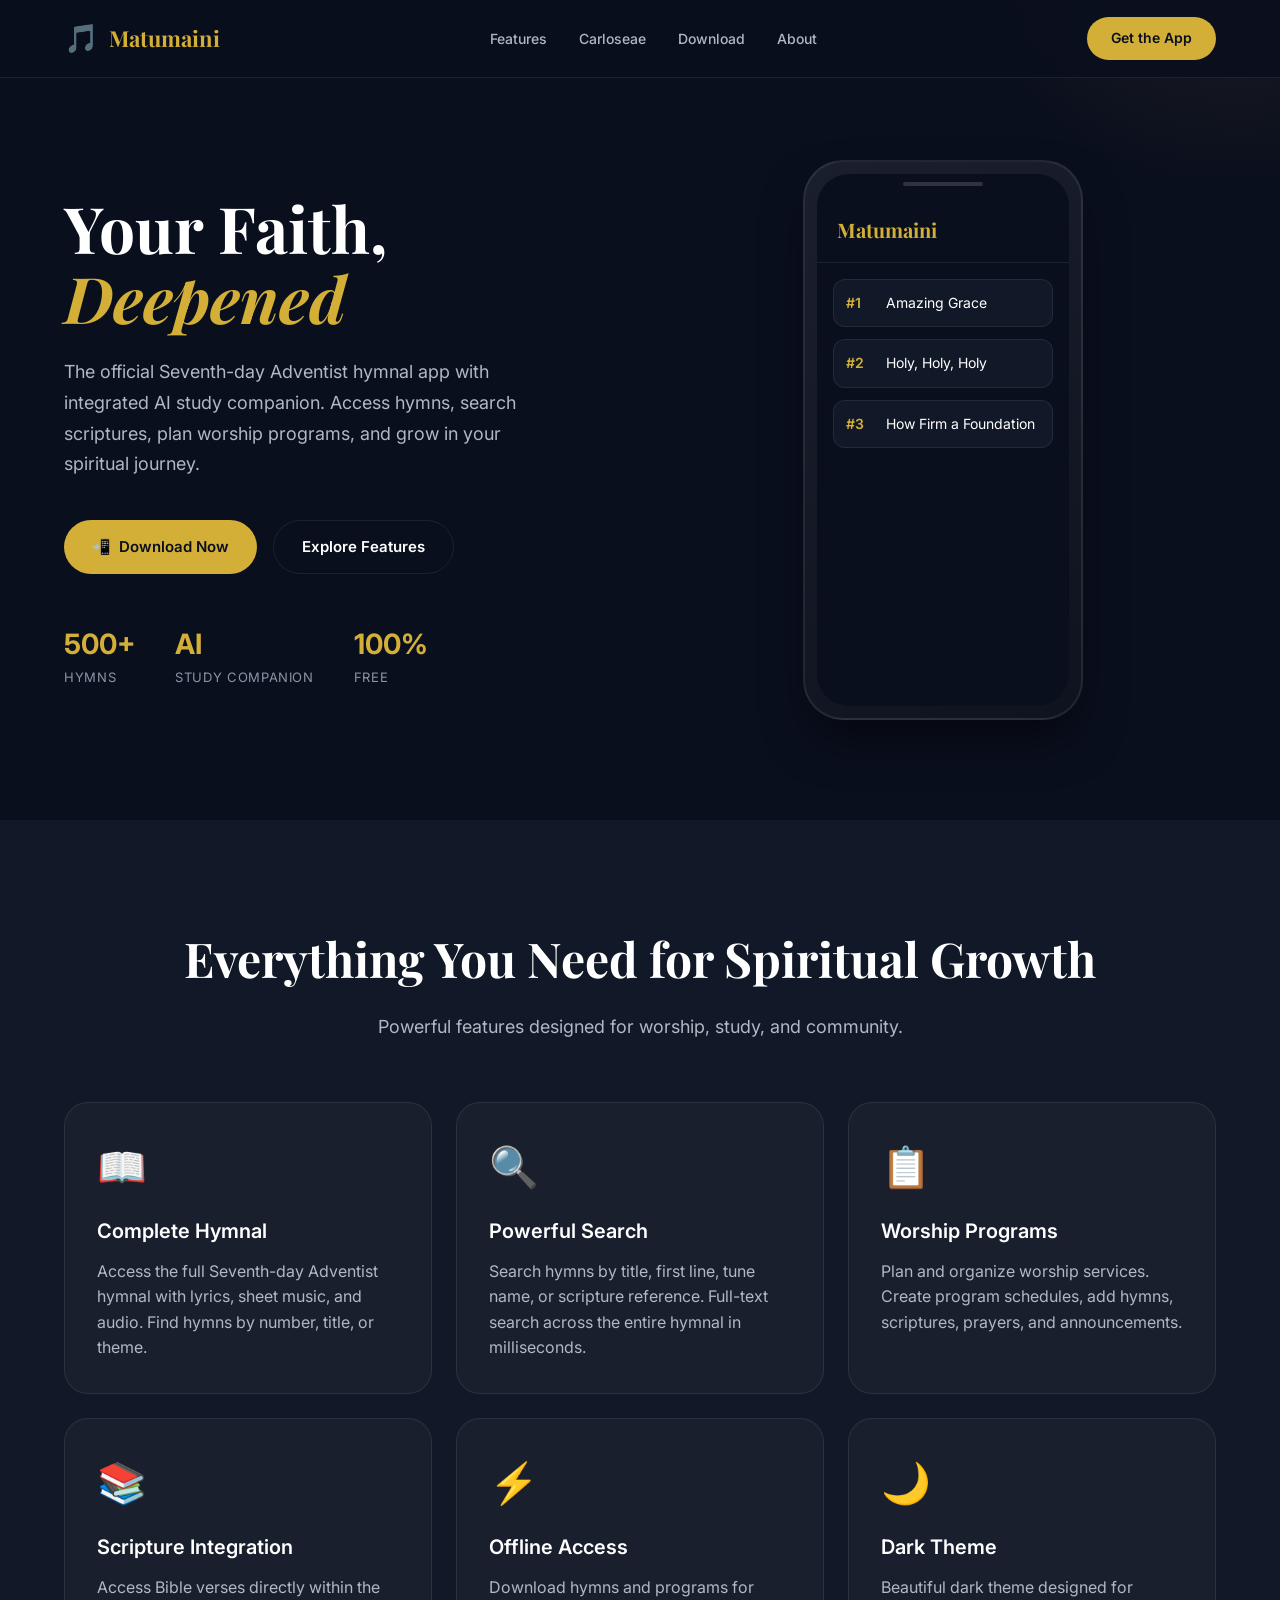
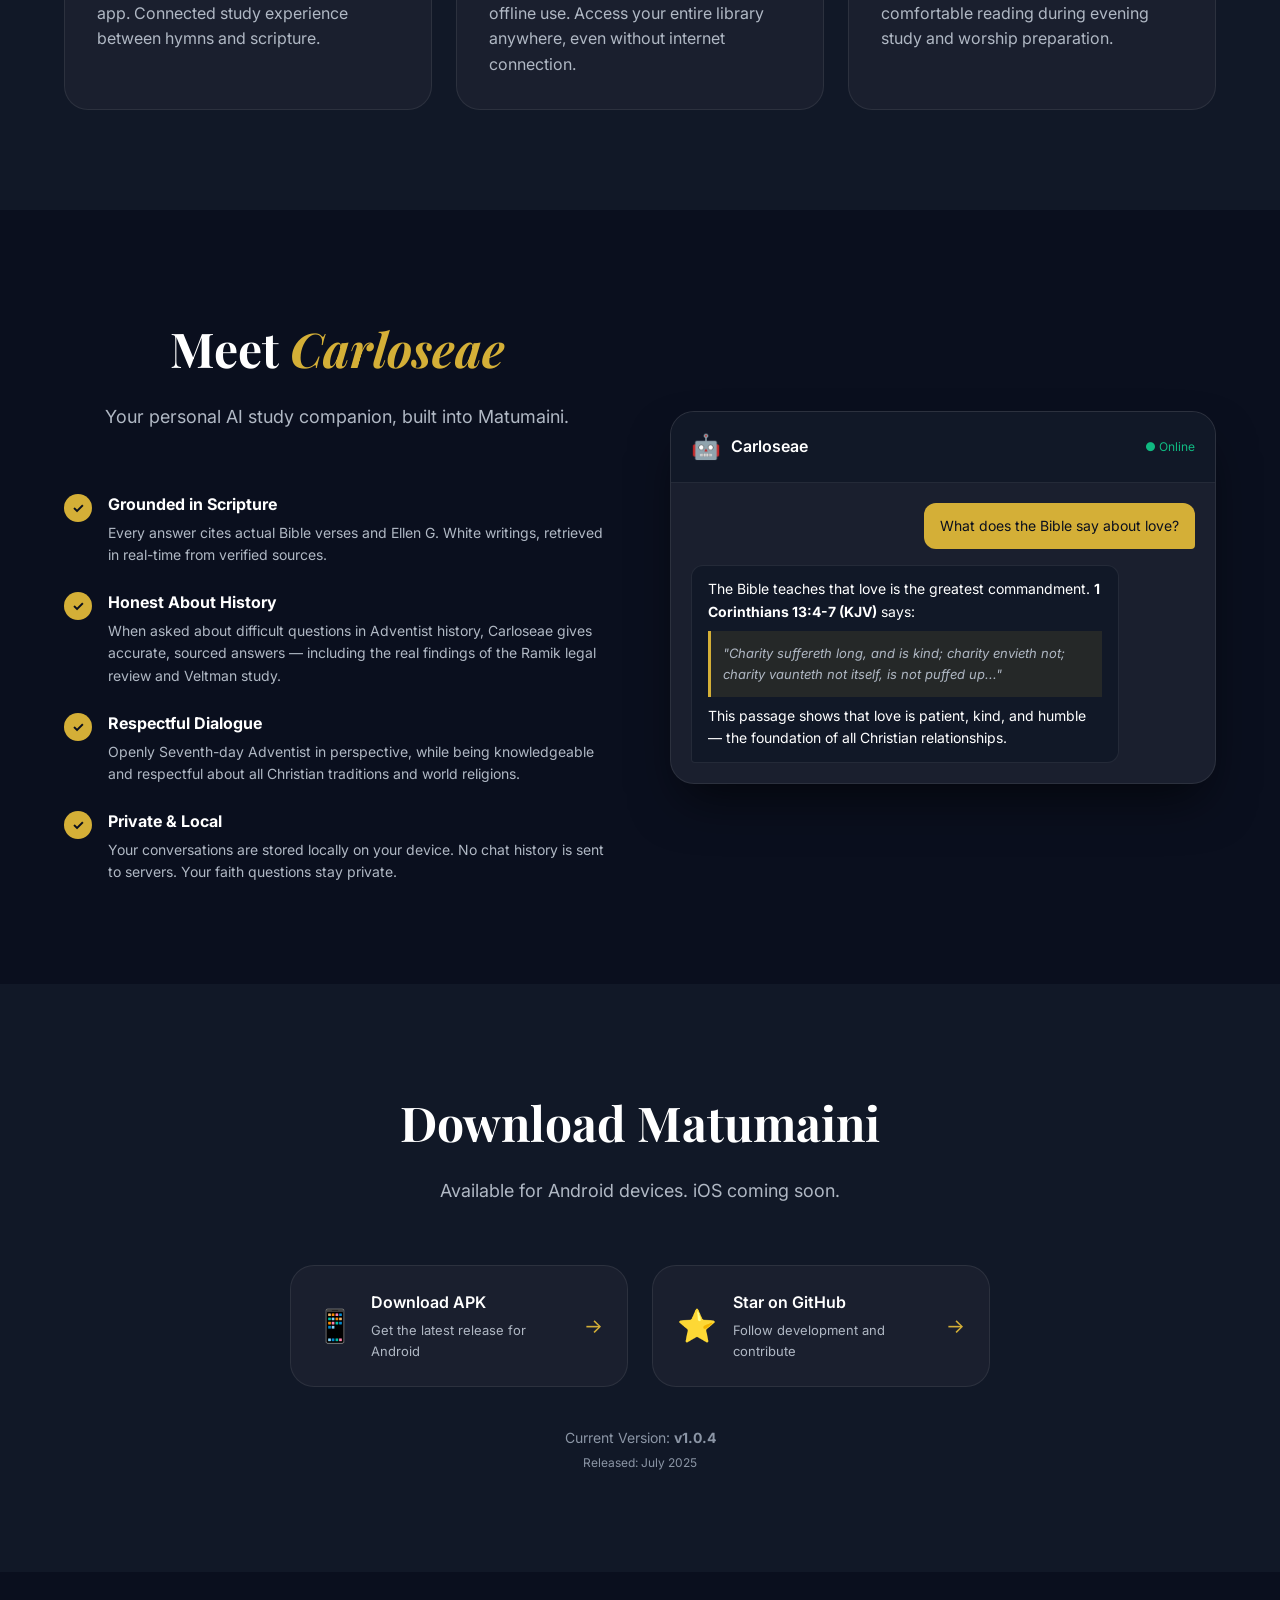
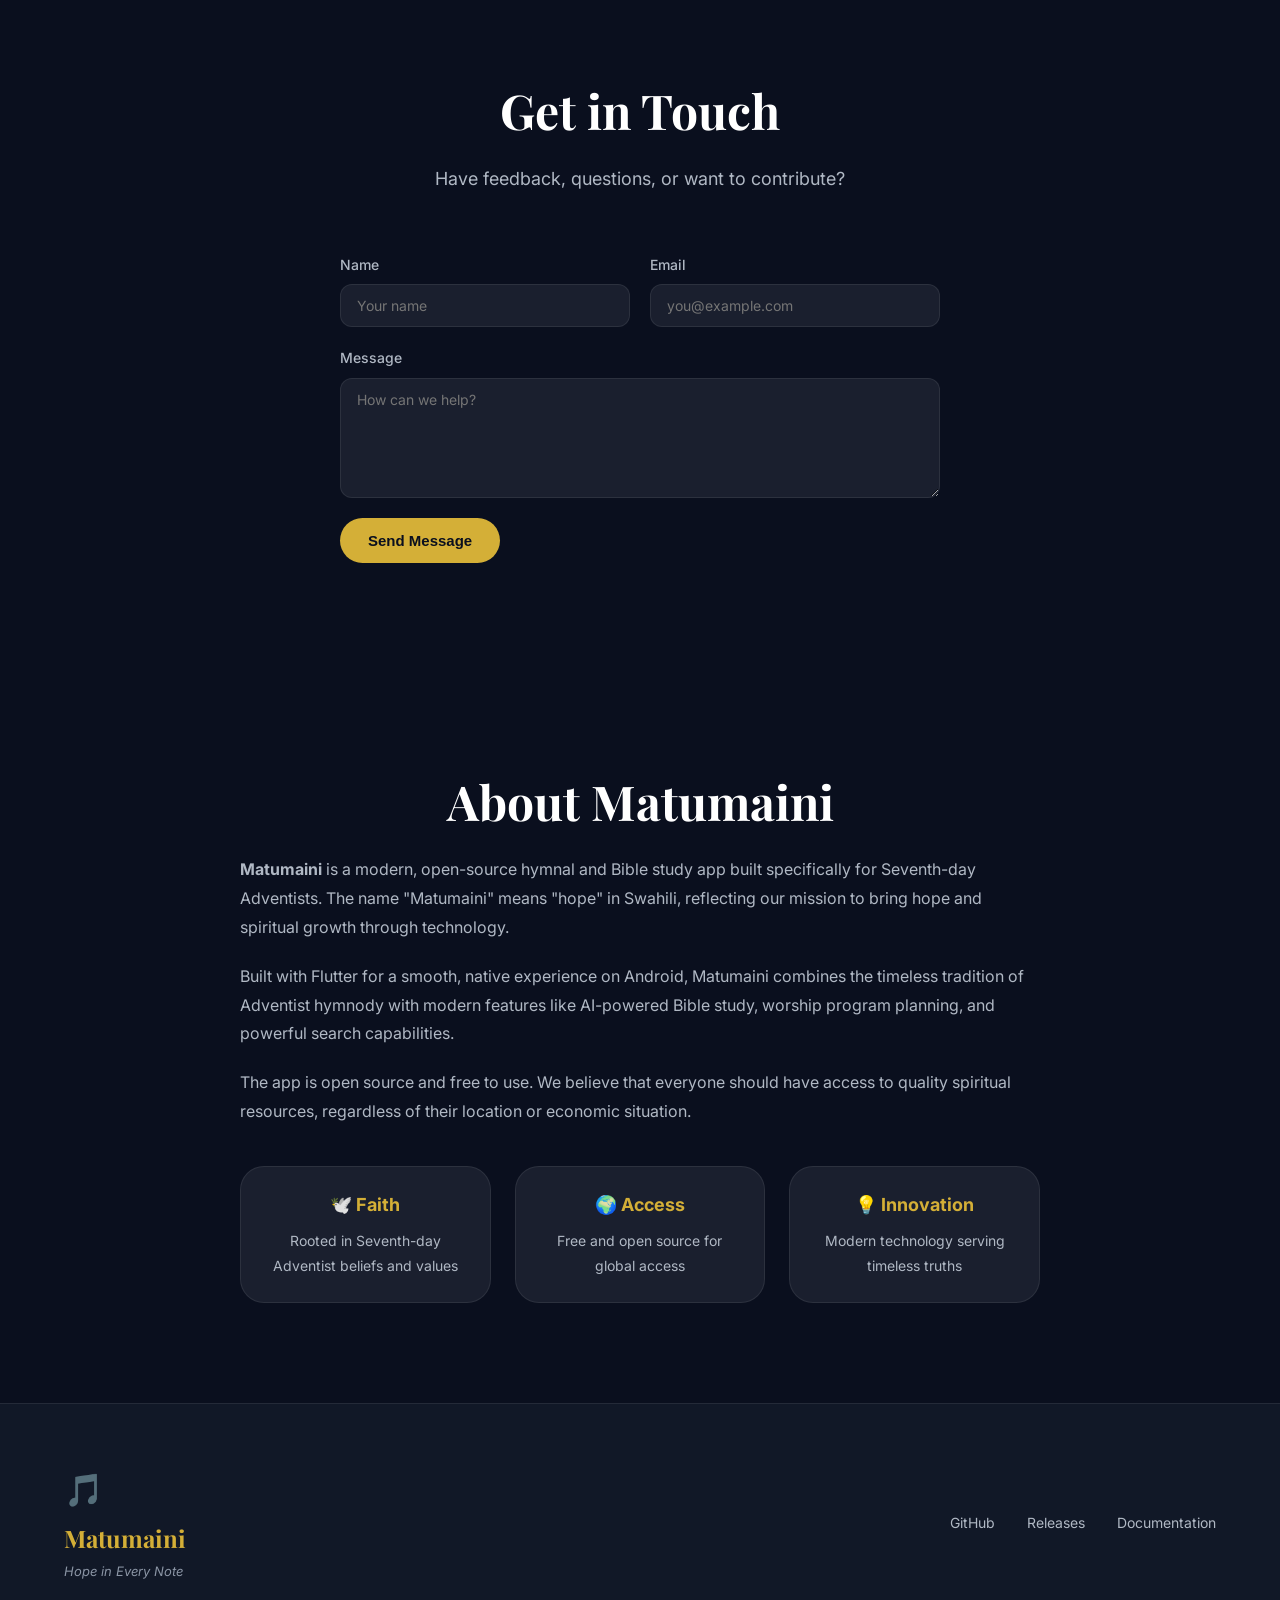
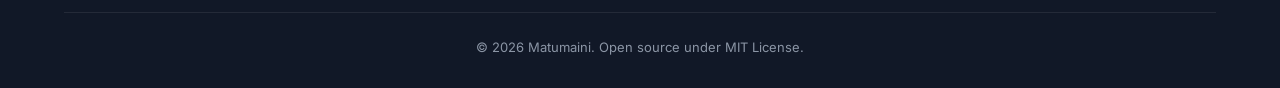
==== docs/index.html @ 6c629d48 "docs: add JavaScript-powered marketing website for Matumaini" ====
<!DOCTYPE html>
<html lang="en">
<head>
    <meta charset="UTF-8">
    <meta name="viewport" content="width=device-width, initial-scale=1.0">
    <title>Matumaini - SDA Hymnal & Study Companion</title>
    <meta name="description" content="Matumaini is the official Seventh-day Adventist hymnal app with integrated AI study companion Carloseae. Access hymns, search scriptures, plan worship programs, and deepen your Bible study.">
    <link rel="stylesheet" href="assets/styles.css">
    <link rel="preconnect" href="https://fonts.googleapis.com">
    <link rel="preconnect" href="https://fonts.gstatic.com" crossorigin>
    <link href="https://fonts.googleapis.com/css2?family=Inter:wght@300;400;500;600;700&family=Playfair+Display:wght@500;600;700&display=swap" rel="stylesheet">
</head>
<body>
    <nav class="navbar">
        <div class="nav-container">
            <div class="nav-brand">
                <span class="brand-icon">🎵</span>
                <span class="brand-text">Matumaini</span>
            </div>
            <ul class="nav-links">
                <li><a href="#features">Features</a></li>
                <li><a href="#carloseae">Carloseae</a></li>
                <li><a href="#download">Download</a></li>
                <li><a href="#about">About</a></li>
            </ul>
            <button class="mobile-menu-toggle" aria-label="Toggle menu" aria-expanded="false">
        <span class="hamburger"></span>
    </button>
    <a href="#download" class="nav-cta">Get the App</a>
        </div>
    </nav>

    <header class="hero">
        <div class="hero-container">
            <div class="hero-content">
                <h1 class="hero-title">
                    Your Faith,<br>
                    <span class="hero-accent">Deepened</span>
                </h1>
                <p class="hero-subtitle">
                    The official Seventh-day Adventist hymnal app with integrated AI study companion.
                    Access hymns, search scriptures, plan worship programs, and grow in your spiritual journey.
                </p>
                <div class="hero-actions">
                    <a href="#download" class="btn btn-primary">
                        <span class="btn-icon">📲</span>
                        Download Now
                    </a>
                    <a href="#features" class="btn btn-secondary">Explore Features</a>
                </div>
                <div class="hero-stats">
                    <div class="stat">
                        <span class="stat-number">500+</span>
                        <span class="stat-label">Hymns</span>
                    </div>
                    <div class="stat">
                        <span class="stat-number">AI</span>
                        <span class="stat-label">Study Companion</span>
                    </div>
                    <div class="stat">
                        <span class="stat-number">100%</span>
                        <span class="stat-label">Free</span>
                    </div>
                </div>
            </div>
            <div class="hero-visual">
                <div class="phone-mockup">
                    <div class="phone-screen">
                        <div class="app-preview">
                            <div class="preview-header">
                                <span class="preview-title">Matumaini</span>
                            </div>
                            <div class="preview-content">
                                <div class="preview-hymn">
                                    <span class="hymn-number">#1</span>
                                    <span class="hymn-title">Amazing Grace</span>
                                </div>
                                <div class="preview-hymn">
                                    <span class="hymn-number">#2</span>
                                    <span class="hymn-title">Holy, Holy, Holy</span>
                                </div>
                                <div class="preview-hymn">
                                    <span class="hymn-number">#3</span>
                                    <span class="hymn-title">How Firm a Foundation</span>
                                </div>
                            </div>
                        </div>
                    </div>
                </div>
            </div>
        </div>
    </header>

    <section id="features" class="features">
        <div class="container">
            <h2 class="section-title">Everything You Need for Spiritual Growth</h2>
            <p class="section-subtitle">Powerful features designed for worship, study, and community.</p>
            
            <div class="features-grid">
                <div class="feature-card">
                    <div class="feature-icon">📖</div>
                    <h3>Complete Hymnal</h3>
                    <p>Access the full Seventh-day Adventist hymnal with lyrics, sheet music, and audio. Find hymns by number, title, or theme.</p>
                </div>
                
                <div class="feature-card">
                    <div class="feature-icon">🔍</div>
                    <h3>Powerful Search</h3>
                    <p>Search hymns by title, first line, tune name, or scripture reference. Full-text search across the entire hymnal in milliseconds.</p>
                </div>
                
                <div class="feature-card">
                    <div class="feature-icon">📋</div>
                    <h3>Worship Programs</h3>
                    <p>Plan and organize worship services. Create program schedules, add hymns, scriptures, prayers, and announcements.</p>
                </div>
                
                <div class="feature-card">
                    <div class="feature-icon">📚</div>
                    <h3>Scripture Integration</h3>
                    <p>Access Bible verses directly within the app. Connected study experience between hymns and scripture.</p>
                </div>
                
                <div class="feature-card">
                    <div class="feature-icon">⚡</div>
                    <h3>Offline Access</h3>
                    <p>Download hymns and programs for offline use. Access your entire library anywhere, even without internet connection.</p>
                </div>
                
                <div class="feature-card">
                    <div class="feature-icon">🌙</div>
                    <h3>Dark Theme</h3>
                    <p>Beautiful dark theme designed for comfortable reading during evening study and worship preparation.</p>
                </div>
            </div>
        </div>
    </section>

    <section id="carloseae" class="carloseae">
        <div class="container">
            <div class="carloseae-content">
                <div class="carloseae-text">
                    <h2 class="section-title">Meet <span class="hero-accent">Carloseae</span></h2>
                    <p class="section-subtitle">Your personal AI study companion, built into Matumaini.</p>
                    
                    <div class="carloseae-features">
                        <div class="carloseae-feature">
                            <div class="check-icon">✓</div>
                            <div>
                                <strong>Grounded in Scripture</strong>
                                <p>Every answer cites actual Bible verses and Ellen G. White writings, retrieved in real-time from verified sources.</p>
                            </div>
                        </div>
                        <div class="carloseae-feature">
                            <div class="check-icon">✓</div>
                            <div>
                                <strong>Honest About History</strong>
                                <p>When asked about difficult questions in Adventist history, Carloseae gives accurate, sourced answers — including the real findings of the Ramik legal review and Veltman study.</p>
                            </div>
                        </div>
                        <div class="carloseae-feature">
                            <div class="check-icon">✓</div>
                            <div>
                                <strong>Respectful Dialogue</strong>
                                <p>Openly Seventh-day Adventist in perspective, while being knowledgeable and respectful about all Christian traditions and world religions.</p>
                            </div>
                        </div>
                        <div class="carloseae-feature">
                            <div class="check-icon">✓</div>
                            <div>
                                <strong>Private & Local</strong>
                                <p>Your conversations are stored locally on your device. No chat history is sent to servers. Your faith questions stay private.</p>
                            </div>
                        </div>
                    </div>
                </div>
                <div class="carloseae-visual">
                    <div class="chat-preview">
                        <div class="chat-header">
                            <span class="chat-avatar">🤖</span>
                            <span class="chat-name">Carloseae</span>
                            <span class="chat-status">● Online</span>
                        </div>
                        <div class="chat-messages">
                            <div class="chat-bubble user">
                                <p>What does the Bible say about love?</p>
                            </div>
                            <div class="chat-bubble assistant">
                                <p>The Bible teaches that love is the greatest commandment. <strong>1 Corinthians 13:4-7 (KJV)</strong> says:</p>
                                <blockquote>"Charity suffereth long, and is kind; charity envieth not; charity vaunteth not itself, is not puffed up..."</blockquote>
                                <p>This passage shows that love is patient, kind, and humble — the foundation of all Christian relationships.</p>
                            </div>
                        </div>
                    </div>
                </div>
            </div>
        </div>
    </section>

    <section id="download" class="download">
        <div class="container">
            <h2 class="section-title">Download Matumaini</h2>
            <p class="section-subtitle">Available for Android devices. iOS coming soon.</p>
            
            <div id="download-cards" class="download-options">
                <a href="https://github.com/kinarocarlos-hub/matumaini/releases/latest" target="_blank" rel="noopener" class="download-card">
                    <div class="download-icon">📱</div>
                    <div class="download-info">
                        <h3>Download APK</h3>
                        <p>Get the latest release for Android</p>
                    </div>
                    <div class="download-arrow">→</div>
                </a>
                
                <a href="https://github.com/kinarocarlos-hub/matumaini" target="_blank" rel="noopener" class="download-card">
                    <div class="download-icon">⭐</div>
                    <div class="download-info">
                        <h3>Star on GitHub</h3>
                        <p>Follow development and contribute</p>
                    </div>
                    <div class="download-arrow">→</div>
                </a>
            </div>
            
            <div class="version-info">
                <p>Current Version: <strong>v1.0.4</strong></p>
                <p class="release-date">Released: July 2025</p>
            </div>
        </div>
    </section>

    <section id="contact" class="contact">
        <div class="container">
            <h2 class="section-title">Get in Touch</h2>
            <p class="section-subtitle">Have feedback, questions, or want to contribute?</p>
            <form id="contact-form" class="contact-form" novalidate>
                <div class="form-row">
                    <div class="form-group">
                        <label for="name">Name</label>
                        <input type="text" id="name" name="name" placeholder="Your name" required>
                    </div>
                    <div class="form-group">
                        <label for="email">Email</label>
                        <input type="email" id="email" name="email" placeholder="you@example.com" required>
                    </div>
                </div>
                <div class="form-group">
                    <label for="message">Message</label>
                    <textarea id="message" name="message" rows="5" placeholder="How can we help?" required></textarea>
                </div>
                <button type="submit" class="btn btn-primary">Send Message</button>
            </form>
        </div>
    </section>

    <section id="about" class="about">
        <div class="container">
            <h2 class="section-title">About Matumaini</h2>
            <div class="about-content">
                <p>
                    <strong>Matumaini</strong> is a modern, open-source hymnal and Bible study app built specifically for Seventh-day Adventists. 
                    The name "Matumaini" means "hope" in Swahili, reflecting our mission to bring hope and spiritual growth through technology.
                </p>
                <p>
                    Built with Flutter for a smooth, native experience on Android, Matumaini combines the timeless tradition of Adventist hymnody 
                    with modern features like AI-powered Bible study, worship program planning, and powerful search capabilities.
                </p>
                <p>
                    The app is open source and free to use. We believe that everyone should have access to quality spiritual resources, 
                    regardless of their location or economic situation.
                </p>
                <div class="about-values">
                    <div class="value">
                        <h4>🕊️ Faith</h4>
                        <p>Rooted in Seventh-day Adventist beliefs and values</p>
                    </div>
                    <div class="value">
                        <h4>🌍 Access</h4>
                        <p>Free and open source for global access</p>
                    </div>
                    <div class="value">
                        <h4>💡 Innovation</h4>
                        <p>Modern technology serving timeless truths</p>
                    </div>
                </div>
            </div>
        </div>
    </section>

    <footer class="footer">
        <div class="container">
            <div class="footer-content">
                <div class="footer-brand">
                    <span class="brand-icon">🎵</span>
                    <span class="brand-text">Matumaini</span>
                    <p class="footer-tagline">Hope in Every Note</p>
                </div>
                <div class="footer-links">
                    <a href="https://github.com/kinarocarlos-hub/matumaini" target="_blank" rel="noopener">GitHub</a>
                    <a href="https://github.com/kinarocarlos-hub/matumaini/releases" target="_blank" rel="noopener">Releases</a>
                    <a href="https://github.com/kinarocarlos-hub/matumaini/blob/main/README.md" target="_blank" rel="noopener">Documentation</a>
                </div>
            </div>
            <div class="footer-bottom">
                <p>© <span id="current-year"></span> Matumaini. Open source under MIT License.</p>
            </div>
        </div>
    </footer>

    <script src="assets/main.js"></script>
</body>
</html>
---- docs/assets/styles.css ----
:root {
    --color-primary: #0A0F1E;
    --color-primary-light: #111827;
    --color-gold: #D4AF37;
    --color-gold-light: #E5C158;
    --color-text-primary: #FFFFFF;
    --color-text-secondary: #B0B8C4;
    --color-text-muted: #8B95A5;
    --color-surface: #1A1F2E;
    --color-border: rgba(255, 255, 255, 0.08);
    --color-error: #EF4444;
    --color-success: #10B981;
    
    --font-sans: 'Inter', -apple-system, BlinkMacSystemFont, 'Segoe UI', sans-serif;
    --font-display: 'Playfair Display', Georgia, serif;
    
    --radius-sm: 8px;
    --radius-md: 12px;
    --radius-lg: 24px;
    --radius-full: 9999px;
    
    --shadow-sm: 0 1px 2px rgba(0, 0, 0, 0.3);
    --shadow-md: 0 4px 6px -1px rgba(0, 0, 0, 0.4);
    --shadow-lg: 0 20px 25px -5px rgba(0, 0, 0, 0.5);
    --shadow-xl: 0 25px 50px -12px rgba(0, 0, 0, 0.6);
}

* {
    margin: 0;
    padding: 0;
    box-sizing: border-box;
}

html {
    scroll-behavior: smooth;
}

body {
    font-family: var(--font-sans);
    background-color: var(--color-primary);
    color: var(--color-text-primary);
    line-height: 1.6;
    overflow-x: hidden;
}

.container {
    max-width: 1200px;
    margin: 0 auto;
    padding: 0 24px;
}

/* Navbar */
.navbar {
    position: fixed;
    top: 0;
    left: 0;
    right: 0;
    z-index: 1000;
    background: rgba(10, 15, 30, 0.85);
    backdrop-filter: blur(12px);
    border-bottom: 1px solid var(--color-border);
}

.nav-container {
    max-width: 1200px;
    margin: 0 auto;
    padding: 16px 24px;
    display: flex;
    align-items: center;
    justify-content: space-between;
}

.nav-brand {
    display: flex;
    align-items: center;
    gap: 10px;
    text-decoration: none;
    color: var(--color-text-primary);
}

.brand-icon {
    font-size: 28px;
}

.brand-text {
    font-family: var(--font-display);
    font-size: 22px;
    font-weight: 700;
    color: var(--color-gold);
}

.nav-links {
    display: flex;
    gap: 32px;
    list-style: none;
}

.nav-links a {
    color: var(--color-text-secondary);
    text-decoration: none;
    font-size: 14px;
    font-weight: 500;
    transition: color 0.2s ease;
}

.nav-links a:hover {
    color: var(--color-gold);
}

.nav-cta {
    background: var(--color-gold);
    color: var(--color-primary);
    padding: 10px 24px;
    border-radius: var(--radius-full);
    text-decoration: none;
    font-size: 14px;
    font-weight: 600;
    transition: all 0.2s ease;
}

.nav-cta:hover {
    background: var(--color-gold-light);
    transform: translateY(-1px);
}

.mobile-menu-toggle {
    display: none;
    flex-direction: column;
    justify-content: center;
    align-items: center;
    width: 40px;
    height: 40px;
    background: transparent;
    border: 1px solid var(--color-border);
    border-radius: var(--radius-md);
    cursor: pointer;
    padding: 0;
}

.hamburger,
.hamburger::before,
.hamburger::after {
    display: block;
    width: 20px;
    height: 2px;
    background: var(--color-text-primary);
    border-radius: 2px;
    transition: all 0.3s ease;
}

.hamburger {
    position: relative;
}

.hamburger::before,
.hamburger::after {
    content: '';
    position: absolute;
    left: 0;
}

.hamburger::before {
    top: -6px;
}

.hamburger::after {
    top: 6px;
}

.mobile-menu-toggle[aria-expanded="true"] .hamburger {
    background: transparent;
}

.mobile-menu-toggle[aria-expanded="true"] .hamburger::before {
    top: 0;
    transform: rotate(45deg);
}

.mobile-menu-toggle[aria-expanded="true"] .hamburger::after {
    top: 0;
    transform: rotate(-45deg);
}

@media (max-width: 768px) {
    .nav-links {
        display: none;
        position: absolute;
        top: 100%;
        left: 0;
        right: 0;
        background: rgba(10, 15, 30, 0.95);
        backdrop-filter: blur(12px);
        flex-direction: column;
        padding: 24px;
        gap: 16px;
        border-bottom: 1px solid var(--color-border);
    }

    .nav-links.is-open {
        display: flex;
    }

    .nav-links a {
        font-size: 16px;
        padding: 8px 0;
    }

    .mobile-menu-toggle {
        display: flex;
    }

    .nav-cta {
        display: none;
    }
}

/* Hero */
.hero {
    padding: 160px 0 100px;
    position: relative;
    overflow: hidden;
}

.hero::before {
    content: '';
    position: absolute;
    top: -50%;
    right: -20%;
    width: 600px;
    height: 600px;
    background: radial-gradient(circle, rgba(212, 175, 55, 0.12) 0%, transparent 70%);
    border-radius: 50%;
    pointer-events: none;
}

.hero-container {
    max-width: 1200px;
    margin: 0 auto;
    padding: 0 24px;
    display: grid;
    grid-template-columns: 1fr 1fr;
    gap: 60px;
    align-items: center;
}

.hero-title {
    font-family: var(--font-display);
    font-size: clamp(40px, 5vw, 64px);
    font-weight: 700;
    line-height: 1.1;
    margin-bottom: 24px;
}

.hero-accent {
    color: var(--color-gold);
    font-style: italic;
}

.hero-subtitle {
    font-size: 18px;
    color: var(--color-text-secondary);
    margin-bottom: 40px;
    max-width: 480px;
    line-height: 1.7;
}

.hero-actions {
    display: flex;
    gap: 16px;
    margin-bottom: 48px;
}

.btn {
    display: inline-flex;
    align-items: center;
    gap: 8px;
    padding: 14px 28px;
    border-radius: var(--radius-full);
    text-decoration: none;
    font-size: 15px;
    font-weight: 600;
    transition: all 0.2s ease;
    border: none;
    cursor: pointer;
}

.btn-primary {
    background: var(--color-gold);
    color: var(--color-primary);
}

.btn-primary:hover {
    background: var(--color-gold-light);
    transform: translateY(-2px);
    box-shadow: var(--shadow-lg);
}

.btn-secondary {
    background: transparent;
    color: var(--color-text-primary);
    border: 1px solid var(--color-border);
}

.btn-secondary:hover {
    background: rgba(255, 255, 255, 0.05);
    border-color: var(--color-gold);
}

.hero-stats {
    display: flex;
    gap: 40px;
}

.stat {
    display: flex;
    flex-direction: column;
}

.stat-number {
    font-size: 28px;
    font-weight: 700;
    color: var(--color-gold);
}

.stat-label {
    font-size: 13px;
    color: var(--color-text-muted);
    text-transform: uppercase;
    letter-spacing: 0.05em;
}

/* Phone Mockup */
.phone-mockup {
    width: 280px;
    height: 560px;
    background: linear-gradient(145deg, #1a1f2e 0%, #0f131f 100%);
    border-radius: 40px;
    padding: 12px;
    box-shadow: var(--shadow-xl);
    border: 2px solid rgba(255, 255, 255, 0.08);
    margin: 0 auto;
    position: relative;
}

.phone-mockup::before {
    content: '';
    position: absolute;
    top: 20px;
    left: 50%;
    transform: translateX(-50%);
    width: 80px;
    height: 4px;
    background: rgba(255, 255, 255, 0.15);
    border-radius: var(--radius-full);
}

.phone-screen {
    width: 100%;
    height: 100%;
    background: var(--color-primary);
    border-radius: 32px;
    overflow: hidden;
    display: flex;
    flex-direction: column;
}

.app-preview {
    display: flex;
    flex-direction: column;
    height: 100%;
}

.preview-header {
    padding: 40px 20px 16px;
    border-bottom: 1px solid var(--color-border);
}

.preview-title {
    font-family: var(--font-display);
    font-size: 20px;
    font-weight: 700;
    color: var(--color-gold);
}

.preview-content {
    padding: 16px;
    display: flex;
    flex-direction: column;
    gap: 12px;
}

.preview-hymn {
    display: flex;
    align-items: center;
    gap: 12px;
    padding: 12px;
    background: var(--color-primary-light);
    border-radius: var(--radius-md);
    border: 1px solid var(--color-border);
}

.hymn-number {
    color: var(--color-gold);
    font-weight: 600;
    font-size: 14px;
    min-width: 28px;
}

.hymn-title {
    font-size: 14px;
    color: var(--color-text-primary);
}

/* Sections */
section {
    padding: 100px 0;
}

.section-title {
    font-family: var(--font-display);
    font-size: clamp(32px, 4vw, 48px);
    font-weight: 700;
    text-align: center;
    margin-bottom: 16px;
}

.section-subtitle {
    font-size: 18px;
    color: var(--color-text-secondary);
    text-align: center;
    max-width: 600px;
    margin: 0 auto 60px;
}

/* Features */
.features {
    background: var(--color-primary-light);
}

.features-grid {
    display: grid;
    grid-template-columns: repeat(auto-fit, minmax(300px, 1fr));
    gap: 24px;
}

.feature-card {
    background: var(--color-surface);
    border: 1px solid var(--color-border);
    border-radius: var(--radius-lg);
    padding: 32px;
    transition: all 0.3s ease;
}

.feature-card:hover {
    transform: translateY(-4px);
    border-color: var(--color-gold);
    box-shadow: var(--shadow-lg);
}

.feature-icon {
    font-size: 40px;
    margin-bottom: 16px;
}

.feature-card h3 {
    font-size: 20px;
    font-weight: 600;
    margin-bottom: 12px;
    color: var(--color-text-primary);
}

.feature-card p {
    color: var(--color-text-secondary);
    line-height: 1.6;
}

/* Carloseae */
.carloseae-content {
    display: grid;
    grid-template-columns: 1fr 1fr;
    gap: 60px;
    align-items: center;
}

.carloseae-features {
    margin-top: 32px;
    display: flex;
    flex-direction: column;
    gap: 24px;
}

.carloseae-feature {
    display: flex;
    gap: 16px;
}

.check-icon {
    width: 28px;
    height: 28px;
    background: var(--color-gold);
    color: var(--color-primary);
    border-radius: 50%;
    display: flex;
    align-items: center;
    justify-content: center;
    font-weight: 700;
    font-size: 14px;
    flex-shrink: 0;
    margin-top: 2px;
}

.carloseae-feature strong {
    display: block;
    margin-bottom: 4px;
    color: var(--color-text-primary);
}

.carloseae-feature p {
    color: var(--color-text-secondary);
    font-size: 14px;
    line-height: 1.6;
}

/* Chat Preview */
.chat-preview {
    background: var(--color-surface);
    border: 1px solid var(--color-border);
    border-radius: var(--radius-lg);
    overflow: hidden;
    box-shadow: var(--shadow-xl);
}

.chat-header {
    display: flex;
    align-items: center;
    gap: 10px;
    padding: 16px 20px;
    background: var(--color-primary-light);
    border-bottom: 1px solid var(--color-border);
}

.chat-avatar {
    font-size: 24px;
}

.chat-name {
    font-weight: 600;
    color: var(--color-text-primary);
}

.chat-status {
    font-size: 12px;
    color: var(--color-success);
    margin-left: auto;
}

.chat-messages {
    padding: 20px;
    display: flex;
    flex-direction: column;
    gap: 16px;
    max-height: 400px;
}

.chat-bubble {
    max-width: 85%;
    padding: 12px 16px;
    border-radius: var(--radius-md);
    font-size: 14px;
    line-height: 1.6;
}

.chat-bubble.user {
    align-self: flex-end;
    background: var(--color-gold);
    color: var(--color-primary);
    border-bottom-right-radius: 4px;
}

.chat-bubble.assistant {
    align-self: flex-start;
    background: var(--color-primary-light);
    color: var(--color-text-primary);
    border: 1px solid var(--color-border);
    border-bottom-left-radius: 4px;
}

.chat-bubble blockquote {
    margin: 8px 0;
    padding: 12px;
    background: rgba(212, 175, 55, 0.1);
    border-left: 3px solid var(--color-gold);
    font-style: italic;
    font-size: 13px;
    color: var(--color-text-secondary);
}

/* Download */
.download {
    background: var(--color-primary-light);
}

.download-options {
    display: grid;
    grid-template-columns: repeat(auto-fit, minmax(280px, 1fr));
    gap: 24px;
    max-width: 700px;
    margin: 0 auto;
}

.download-card {
    display: flex;
    align-items: center;
    gap: 16px;
    padding: 24px;
    background: var(--color-surface);
    border: 1px solid var(--color-border);
    border-radius: var(--radius-lg);
    text-decoration: none;
    color: var(--color-text-primary);
    transition: all 0.2s ease;
}

.download-card:hover {
    border-color: var(--color-gold);
    transform: translateY(-2px);
    box-shadow: var(--shadow-md);
}

.download-icon {
    font-size: 32px;
    flex-shrink: 0;
}

.download-info h3 {
    font-size: 16px;
    font-weight: 600;
    margin-bottom: 4px;
}

.download-info p {
    font-size: 13px;
    color: var(--color-text-secondary);
}

.download-arrow {
    margin-left: auto;
    font-size: 20px;
    color: var(--color-gold);
}

.version-info {
    text-align: center;
    margin-top: 40px;
    color: var(--color-text-muted);
    font-size: 14px;
}

.release-date {
    font-size: 12px;
    margin-top: 4px;
}

/* Contact */
.contact {
    background: var(--color-primary);
}

.contact-form {
    max-width: 600px;
    margin: 0 auto;
    display: flex;
    flex-direction: column;
    gap: 20px;
}

.form-row {
    display: grid;
    grid-template-columns: 1fr 1fr;
    gap: 20px;
}

.form-group {
    display: flex;
    flex-direction: column;
    gap: 8px;
}

.form-group label {
    font-size: 14px;
    font-weight: 500;
    color: var(--color-text-secondary);
}

.form-group input,
.form-group textarea {
    background: var(--color-surface);
    border: 1px solid var(--color-border);
    border-radius: var(--radius-md);
    padding: 12px 16px;
    color: var(--color-text-primary);
    font-family: var(--font-sans);
    font-size: 14px;
    outline: none;
    transition: border-color 0.2s ease, box-shadow 0.2s ease;
}

.form-group input:focus,
.form-group textarea:focus {
    border-color: var(--color-gold);
    box-shadow: 0 0 0 3px rgba(212, 175, 55, 0.15);
}

.form-group textarea {
    resize: vertical;
    min-height: 120px;
}

.contact-form .btn {
    align-self: flex-start;
}

@media (max-width: 480px) {
    .form-row {
        grid-template-columns: 1fr;
    }
}

/* About */
.about-content {
    max-width: 800px;
    margin: 0 auto;
}

.about-content p {
    font-size: 16px;
    color: var(--color-text-secondary);
    margin-bottom: 20px;
    line-height: 1.8;
}

.about-values {
    display: grid;
    grid-template-columns: repeat(auto-fit, minmax(200px, 1fr));
    gap: 24px;
    margin-top: 40px;
}

.value {
    text-align: center;
    padding: 24px;
    background: var(--color-surface);
    border: 1px solid var(--color-border);
    border-radius: var(--radius-lg);
}

.value h4 {
    font-size: 18px;
    margin-bottom: 8px;
    color: var(--color-gold);
}

.value p {
    font-size: 14px;
    color: var(--color-text-secondary);
    margin: 0;
}

/* Footer */
.footer {
    background: var(--color-primary-light);
    border-top: 1px solid var(--color-border);
    padding: 60px 0 30px;
}

.footer-content {
    display: flex;
    justify-content: space-between;
    align-items: center;
    margin-bottom: 30px;
}

.footer-brand {
    display: flex;
    flex-direction: column;
    gap: 4px;
}

.footer-brand .brand-icon {
    font-size: 32px;
}

.footer-brand .brand-text {
    font-family: var(--font-display);
    font-size: 24px;
    font-weight: 700;
    color: var(--color-gold);
}

.footer-tagline {
    font-size: 13px;
    color: var(--color-text-muted);
    font-style: italic;
}

.footer-links {
    display: flex;
    gap: 32px;
}

.footer-links a {
    color: var(--color-text-secondary);
    text-decoration: none;
    font-size: 14px;
    transition: color 0.2s ease;
}

.footer-links a:hover {
    color: var(--color-gold);
}

.footer-bottom {
    text-align: center;
    padding-top: 24px;
    border-top: 1px solid var(--color-border);
    color: var(--color-text-muted);
    font-size: 13px;
}

/* Responsive */
@media (max-width: 768px) {
    .nav-links {
        display: none;
    }
    
    .hero-container {
        grid-template-columns: 1fr;
        gap: 40px;
    }
    
    .hero-visual {
        order: -1;
    }
    
    .phone-mockup {
        width: 240px;
        height: 480px;
    }
    
    .carloseae-content {
        grid-template-columns: 1fr;
        gap: 40px;
    }
    
    .hero-actions {
        flex-direction: column;
    }
    
    .hero-stats {
        gap: 24px;
    }
    
    .footer-content {
        flex-direction: column;
        gap: 24px;
        text-align: center;
    }
}
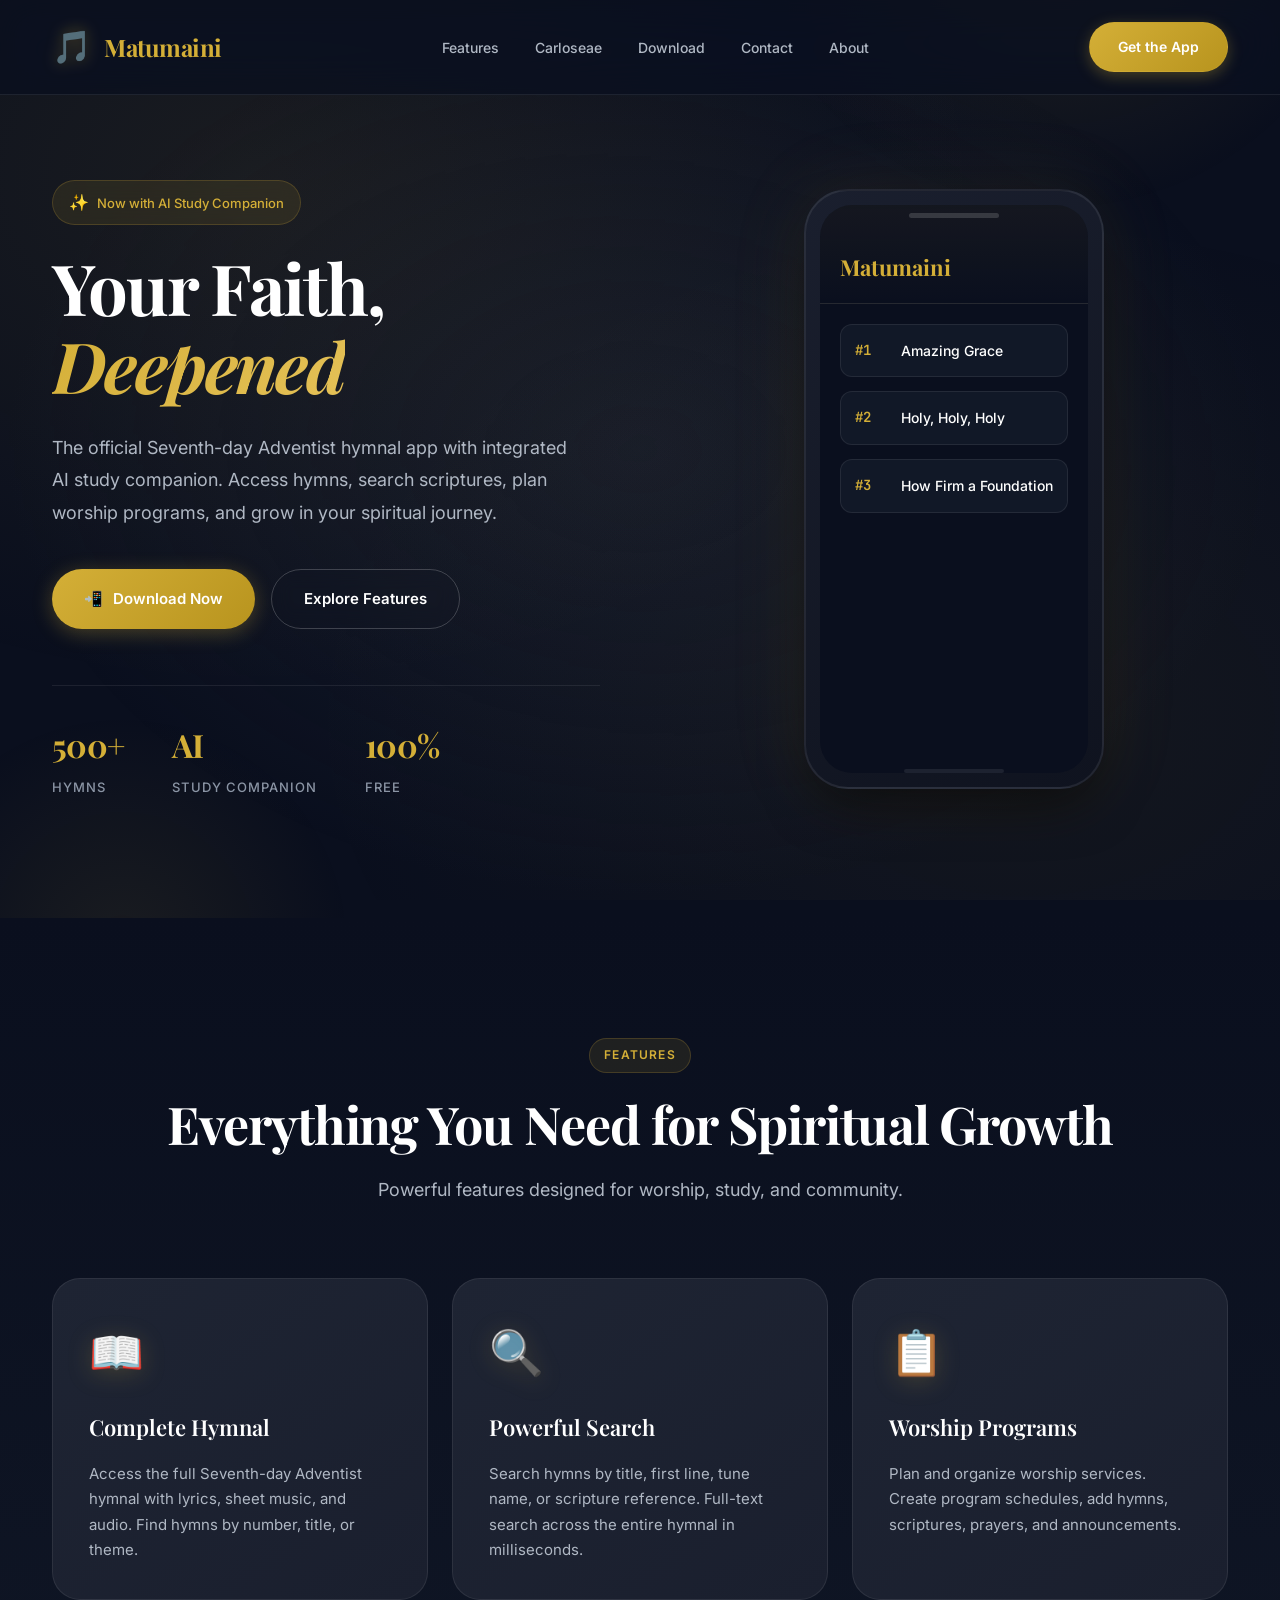
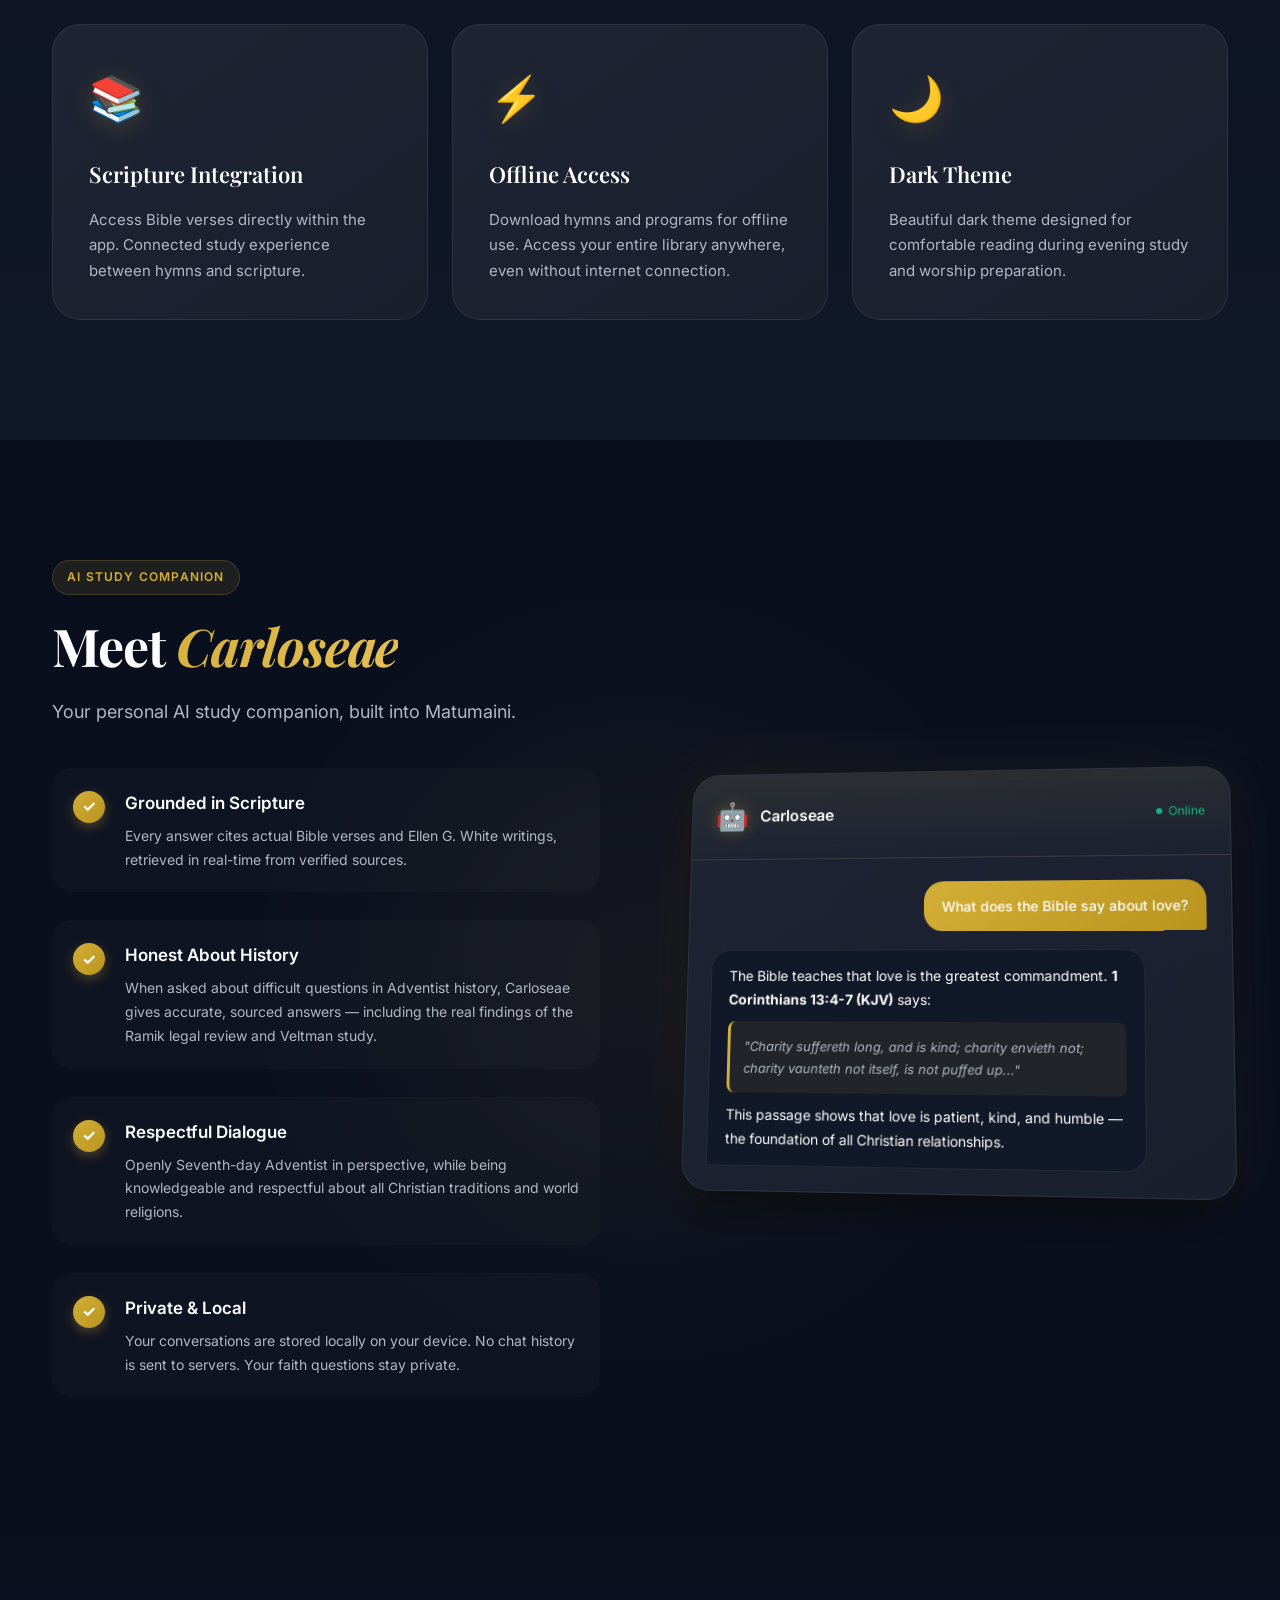
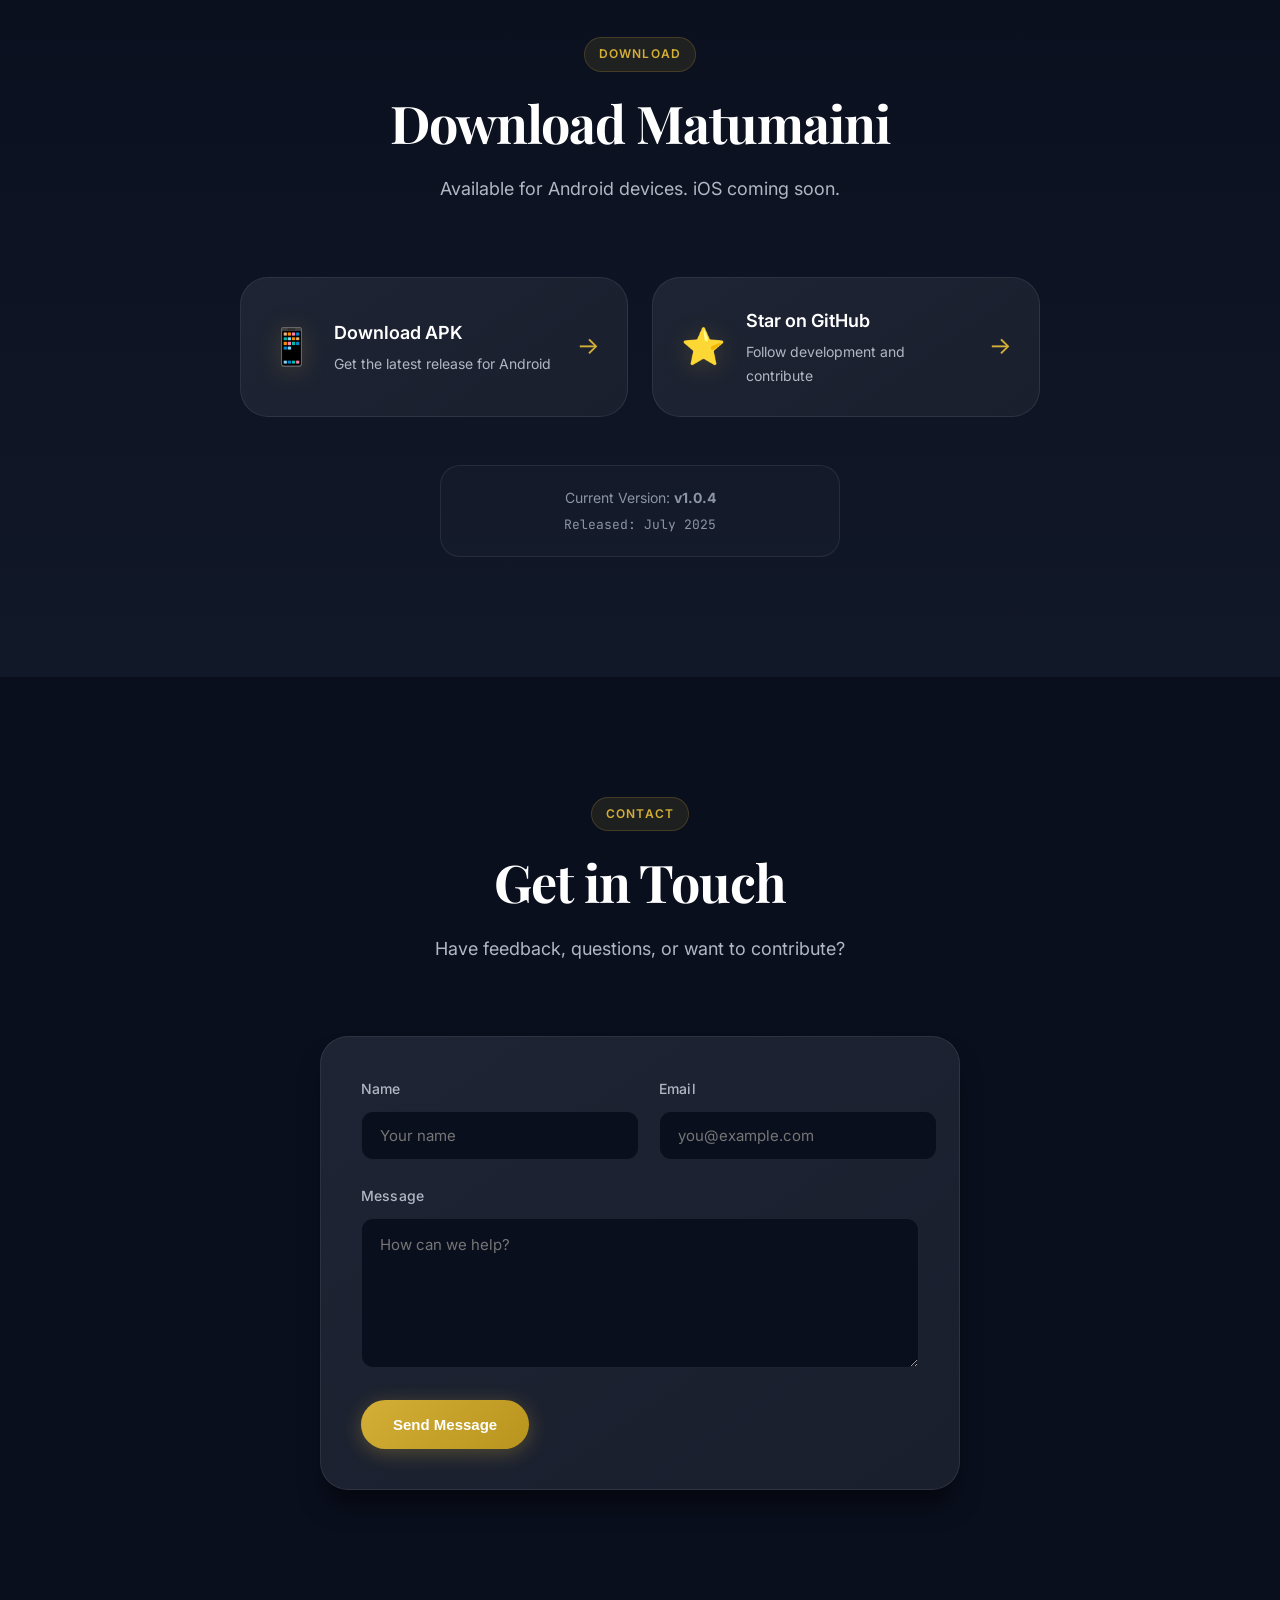
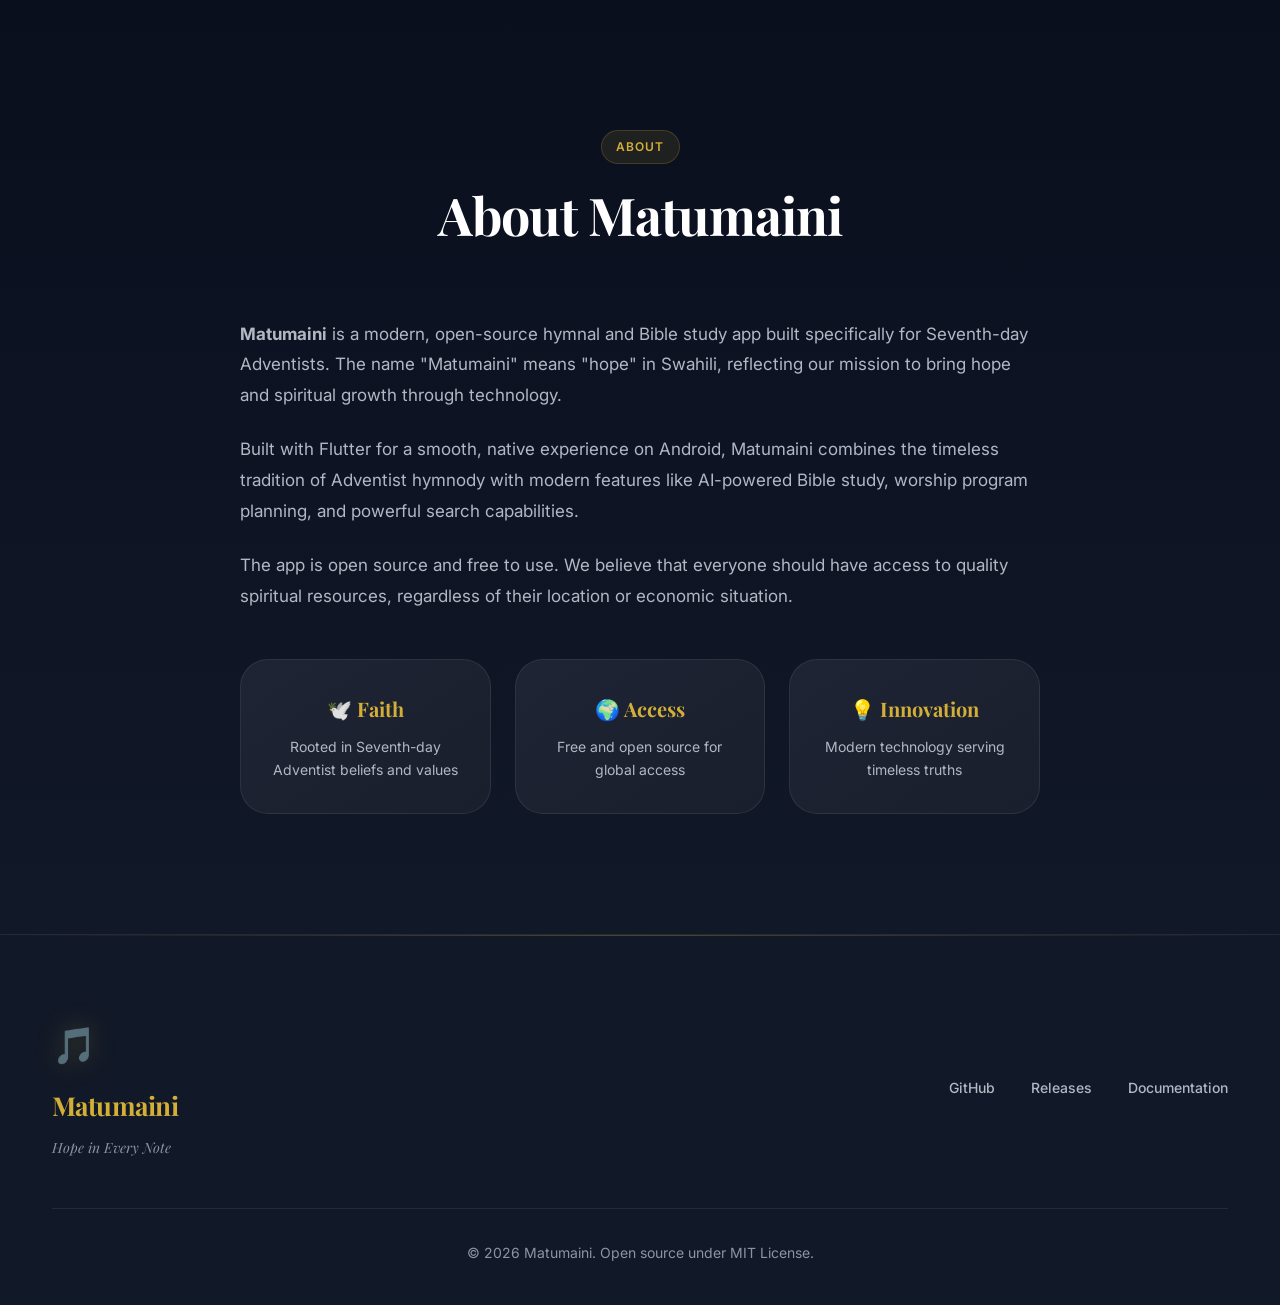
==== commit c4b35f57: "feat: redesign Matumaini marketing website with premium UI/UX" ====
--- a/docs/index.html
+++ b/docs/index.html
@@ -8,31 +8,33 @@
     <link rel="stylesheet" href="assets/styles.css">
     <link rel="preconnect" href="https://fonts.googleapis.com">
     <link rel="preconnect" href="https://fonts.gstatic.com" crossorigin>
-    <link href="https://fonts.googleapis.com/css2?family=Inter:wght@300;400;500;600;700&family=Playfair+Display:wght@500;600;700&display=swap" rel="stylesheet">
+    <link href="https://fonts.googleapis.com/css2?family=Inter:wght@300;400;500;600;700;800&family=Playfair+Display:wght@500;600;700;800&family=JetBrains+Mono:wght@400;500&display=swap" rel="stylesheet">
 </head>
 <body>
     <nav class="navbar">
         <div class="nav-container">
-            <div class="nav-brand">
+            <a href="#" class="nav-brand">
                 <span class="brand-icon">🎵</span>
                 <span class="brand-text">Matumaini</span>
-            </div>
+            </a>
             <ul class="nav-links">
                 <li><a href="#features">Features</a></li>
                 <li><a href="#carloseae">Carloseae</a></li>
                 <li><a href="#download">Download</a></li>
+                <li><a href="#contact">Contact</a></li>
                 <li><a href="#about">About</a></li>
             </ul>
             <button class="mobile-menu-toggle" aria-label="Toggle menu" aria-expanded="false">
-        <span class="hamburger"></span>
-    </button>
-    <a href="#download" class="nav-cta">Get the App</a>
+                <span class="hamburger"></span>
+            </button>
+            <a href="#download" class="nav-cta">Get the App</a>
         </div>
     </nav>
 
     <header class="hero">
         <div class="hero-container">
             <div class="hero-content">
+                <div class="hero-badge">Now with AI Study Companion</div>
                 <h1 class="hero-title">
                     Your Faith,<br>
                     <span class="hero-accent">Deepened</span>
@@ -93,8 +95,11 @@
 
     <section id="features" class="features">
         <div class="container">
-            <h2 class="section-title">Everything You Need for Spiritual Growth</h2>
-            <p class="section-subtitle">Powerful features designed for worship, study, and community.</p>
+            <div class="section-header">
+                <span class="section-label">Features</span>
+                <h2 class="section-title">Everything You Need for Spiritual Growth</h2>
+                <p class="section-subtitle">Powerful features designed for worship, study, and community.</p>
+            </div>
             
             <div class="features-grid">
                 <div class="feature-card">
@@ -140,8 +145,11 @@
         <div class="container">
             <div class="carloseae-content">
                 <div class="carloseae-text">
-                    <h2 class="section-title">Meet <span class="hero-accent">Carloseae</span></h2>
-                    <p class="section-subtitle">Your personal AI study companion, built into Matumaini.</p>
+                    <div class="section-header" style="text-align: left; margin-bottom: 32px;">
+                        <span class="section-label">AI Study Companion</span>
+                        <h2 class="section-title">Meet <span class="hero-accent">Carloseae</span></h2>
+                        <p class="section-subtitle" style="margin: 0;">Your personal AI study companion, built into Matumaini.</p>
+                    </div>
                     
                     <div class="carloseae-features">
                         <div class="carloseae-feature">
@@ -179,7 +187,7 @@
                         <div class="chat-header">
                             <span class="chat-avatar">🤖</span>
                             <span class="chat-name">Carloseae</span>
-                            <span class="chat-status">● Online</span>
+                            <span class="chat-status">Online</span>
                         </div>
                         <div class="chat-messages">
                             <div class="chat-bubble user">
@@ -199,8 +207,11 @@
 
     <section id="download" class="download">
         <div class="container">
-            <h2 class="section-title">Download Matumaini</h2>
-            <p class="section-subtitle">Available for Android devices. iOS coming soon.</p>
+            <div class="section-header">
+                <span class="section-label">Download</span>
+                <h2 class="section-title">Download Matumaini</h2>
+                <p class="section-subtitle">Available for Android devices. iOS coming soon.</p>
+            </div>
             
             <div id="download-cards" class="download-options">
                 <a href="https://github.com/kinarocarlos-hub/matumaini/releases/latest" target="_blank" rel="noopener" class="download-card">
@@ -231,8 +242,11 @@
 
     <section id="contact" class="contact">
         <div class="container">
-            <h2 class="section-title">Get in Touch</h2>
-            <p class="section-subtitle">Have feedback, questions, or want to contribute?</p>
+            <div class="section-header">
+                <span class="section-label">Contact</span>
+                <h2 class="section-title">Get in Touch</h2>
+                <p class="section-subtitle">Have feedback, questions, or want to contribute?</p>
+            </div>
             <form id="contact-form" class="contact-form" novalidate>
                 <div class="form-row">
                     <div class="form-group">
@@ -255,7 +269,10 @@
 
     <section id="about" class="about">
         <div class="container">
-            <h2 class="section-title">About Matumaini</h2>
+            <div class="section-header">
+                <span class="section-label">About</span>
+                <h2 class="section-title">About Matumaini</h2>
+            </div>
             <div class="about-content">
                 <p>
                     <strong>Matumaini</strong> is a modern, open-source hymnal and Bible study app built specifically for Seventh-day Adventists. 
--- a/docs/assets/styles.css
+++ b/docs/assets/styles.css
@@ -1,28 +1,40 @@
+@import url('https://fonts.googleapis.com/css2?family=Inter:wght@300;400;500;600;700;800&family=Playfair+Display:wght@500;600;700;800&family=JetBrains+Mono:wght@400;500&display=swap');
+
 :root {
-    --color-primary: #0A0F1E;
-    --color-primary-light: #111827;
+    --color-bg-primary: #0A0F1E;
+    --color-bg-secondary: #111827;
+    --color-bg-tertiary: #1A1F2E;
     --color-gold: #D4AF37;
     --color-gold-light: #E5C158;
+    --color-gold-dark: #B8941E;
     --color-text-primary: #FFFFFF;
     --color-text-secondary: #B0B8C4;
     --color-text-muted: #8B95A5;
-    --color-surface: #1A1F2E;
+    --color-surface: #1E2433;
     --color-border: rgba(255, 255, 255, 0.08);
+    --color-border-hover: rgba(212, 175, 55, 0.3);
     --color-error: #EF4444;
     --color-success: #10B981;
     
     --font-sans: 'Inter', -apple-system, BlinkMacSystemFont, 'Segoe UI', sans-serif;
     --font-display: 'Playfair Display', Georgia, serif;
+    --font-mono: 'JetBrains Mono', monospace;
     
     --radius-sm: 8px;
     --radius-md: 12px;
-    --radius-lg: 24px;
+    --radius-lg: 20px;
+    --radius-xl: 28px;
     --radius-full: 9999px;
     
     --shadow-sm: 0 1px 2px rgba(0, 0, 0, 0.3);
     --shadow-md: 0 4px 6px -1px rgba(0, 0, 0, 0.4);
     --shadow-lg: 0 20px 25px -5px rgba(0, 0, 0, 0.5);
     --shadow-xl: 0 25px 50px -12px rgba(0, 0, 0, 0.6);
+    --shadow-gold: 0 0 40px rgba(212, 175, 55, 0.15);
+    
+    --transition-fast: 0.15s cubic-bezier(0.4, 0, 0.2, 1);
+    --transition-base: 0.3s cubic-bezier(0.4, 0, 0.2, 1);
+    --transition-slow: 0.5s cubic-bezier(0.4, 0, 0.2, 1);
 }
 
 * {
@@ -33,20 +45,39 @@
 
 html {
     scroll-behavior: smooth;
+    font-size: 16px;
 }
 
 body {
     font-family: var(--font-sans);
-    background-color: var(--color-primary);
+    background-color: var(--color-bg-primary);
     color: var(--color-text-primary);
-    line-height: 1.6;
+    line-height: 1.7;
     overflow-x: hidden;
+    -webkit-font-smoothing: antialiased;
+    -moz-osx-font-smoothing: grayscale;
 }
 
 .container {
-    max-width: 1200px;
+    max-width: 1240px;
     margin: 0 auto;
-    padding: 0 24px;
+    padding: 0 32px;
+}
+
+/* Animated background */
+body::before {
+    content: '';
+    position: fixed;
+    top: 0;
+    left: 0;
+    right: 0;
+    bottom: 0;
+    background: 
+        radial-gradient(ellipse at 20% 20%, rgba(212, 175, 55, 0.08) 0%, transparent 50%),
+        radial-gradient(ellipse at 80% 80%, rgba(212, 175, 55, 0.05) 0%, transparent 50%),
+        radial-gradient(ellipse at 50% 50%, rgba(30, 36, 51, 0.5) 0%, transparent 70%);
+    pointer-events: none;
+    z-index: -1;
 }
 
 /* Navbar */
@@ -56,15 +87,22 @@
     left: 0;
     right: 0;
     z-index: 1000;
-    background: rgba(10, 15, 30, 0.85);
-    backdrop-filter: blur(12px);
+    background: rgba(10, 15, 30, 0.75);
+    backdrop-filter: blur(20px) saturate(180%);
+    -webkit-backdrop-filter: blur(20px) saturate(180%);
     border-bottom: 1px solid var(--color-border);
+    transition: all var(--transition-base);
+}
+
+.navbar.scrolled {
+    background: rgba(10, 15, 30, 0.95);
+    box-shadow: var(--shadow-lg);
 }
 
 .nav-container {
-    max-width: 1200px;
+    max-width: 1240px;
     margin: 0 auto;
-    padding: 16px 24px;
+    padding: 20px 32px;
     display: flex;
     align-items: center;
     justify-content: space-between;
@@ -73,25 +111,28 @@
 .nav-brand {
     display: flex;
     align-items: center;
-    gap: 10px;
+    gap: 12px;
     text-decoration: none;
     color: var(--color-text-primary);
+    font-weight: 700;
 }
 
 .brand-icon {
-    font-size: 28px;
+    font-size: 32px;
+    filter: drop-shadow(0 0 8px rgba(212, 175, 55, 0.4));
 }
 
 .brand-text {
     font-family: var(--font-display);
-    font-size: 22px;
+    font-size: 24px;
     font-weight: 700;
     color: var(--color-gold);
+    letter-spacing: -0.02em;
 }
 
 .nav-links {
     display: flex;
-    gap: 32px;
+    gap: 36px;
     list-style: none;
 }
 
@@ -100,27 +141,47 @@
     text-decoration: none;
     font-size: 14px;
     font-weight: 500;
-    transition: color 0.2s ease;
+    transition: all var(--transition-fast);
+    position: relative;
+    padding: 4px 0;
+}
+
+.nav-links a::after {
+    content: '';
+    position: absolute;
+    bottom: 0;
+    left: 0;
+    width: 0;
+    height: 2px;
+    background: var(--color-gold);
+    transition: width var(--transition-base);
 }
 
 .nav-links a:hover {
     color: var(--color-gold);
 }
 
+.nav-links a:hover::after {
+    width: 100%;
+}
+
 .nav-cta {
-    background: var(--color-gold);
+    background: linear-gradient(135deg, var(--color-gold) 0%, var(--color-gold-dark) 100%);
     color: var(--color-primary);
-    padding: 10px 24px;
+    padding: 12px 28px;
     border-radius: var(--radius-full);
     text-decoration: none;
     font-size: 14px;
     font-weight: 600;
-    transition: all 0.2s ease;
+    transition: all var(--transition-base);
+    box-shadow: 0 4px 15px rgba(212, 175, 55, 0.3);
+    border: 1px solid rgba(212, 175, 55, 0.2);
 }
 
 .nav-cta:hover {
-    background: var(--color-gold-light);
-    transform: translateY(-1px);
+    transform: translateY(-2px);
+    box-shadow: var(--shadow-gold);
+    background: linear-gradient(135deg, var(--color-gold-light) 0%, var(--color-gold) 100%);
 }
 
 .mobile-menu-toggle {
@@ -128,13 +189,19 @@
     flex-direction: column;
     justify-content: center;
     align-items: center;
-    width: 40px;
-    height: 40px;
+    width: 44px;
+    height: 44px;
     background: transparent;
     border: 1px solid var(--color-border);
     border-radius: var(--radius-md);
     cursor: pointer;
     padding: 0;
+    transition: all var(--transition-fast);
+}
+
+.mobile-menu-toggle:hover {
+    border-color: var(--color-border-hover);
+    background: rgba(255, 255, 255, 0.03);
 }
 
 .hamburger,
@@ -145,7 +212,7 @@
     height: 2px;
     background: var(--color-text-primary);
     border-radius: 2px;
-    transition: all 0.3s ease;
+    transition: all var(--transition-base);
 }
 
 .hamburger {
@@ -181,18 +248,956 @@
     transform: rotate(-45deg);
 }
 
-@media (max-width: 768px) {
+/* Hero */
+.hero {
+    padding: 180px 0 120px;
+    position: relative;
+    overflow: hidden;
+}
+
+.hero::before {
+    content: '';
+    position: absolute;
+    top: -50%;
+    right: -10%;
+    width: 700px;
+    height: 700px;
+    background: radial-gradient(circle, rgba(212, 175, 55, 0.12) 0%, transparent 65%);
+    border-radius: 50%;
+    pointer-events: none;
+    animation: pulse-glow 8s ease-in-out infinite;
+}
+
+.hero::after {
+    content: '';
+    position: absolute;
+    bottom: -30%;
+    left: -10%;
+    width: 500px;
+    height: 500px;
+    background: radial-gradient(circle, rgba(212, 175, 55, 0.08) 0%, transparent 65%);
+    border-radius: 50%;
+    pointer-events: none;
+    animation: pulse-glow 10s ease-in-out infinite reverse;
+}
+
+@keyframes pulse-glow {
+    0%, 100% { opacity: 0.6; transform: scale(1); }
+    50% { opacity: 1; transform: scale(1.1); }
+}
+
+.hero-container {
+    max-width: 1240px;
+    margin: 0 auto;
+    padding: 0 32px;
+    display: grid;
+    grid-template-columns: 1fr 1fr;
+    gap: 80px;
+    align-items: center;
+    position: relative;
+    z-index: 1;
+}
+
+.hero-content {
+    animation: fadeInUp 1s ease-out;
+}
+
+@keyframes fadeInUp {
+    from {
+        opacity: 0;
+        transform: translateY(40px);
+    }
+    to {
+        opacity: 1;
+        transform: translateY(0);
+    }
+}
+
+.hero-badge {
+    display: inline-flex;
+    align-items: center;
+    gap: 8px;
+    padding: 8px 16px;
+    background: rgba(212, 175, 55, 0.1);
+    border: 1px solid rgba(212, 175, 55, 0.2);
+    border-radius: var(--radius-full);
+    font-size: 13px;
+    font-weight: 500;
+    color: var(--color-gold);
+    margin-bottom: 24px;
+    backdrop-filter: blur(10px);
+}
+
+.hero-badge::before {
+    content: '✨';
+    font-size: 16px;
+}
+
+.hero-title {
+    font-family: var(--font-display);
+    font-size: clamp(48px, 5.5vw, 72px);
+    font-weight: 700;
+    line-height: 1.1;
+    margin-bottom: 28px;
+    letter-spacing: -0.03em;
+}
+
+.hero-accent {
+    background: linear-gradient(135deg, var(--color-gold) 0%, var(--color-gold-light) 100%);
+    -webkit-background-clip: text;
+    -webkit-text-fill-color: transparent;
+    background-clip: text;
+    font-style: italic;
+    position: relative;
+}
+
+.hero-subtitle {
+    font-size: 18px;
+    color: var(--color-text-secondary);
+    margin-bottom: 40px;
+    max-width: 520px;
+    line-height: 1.8;
+    font-weight: 400;
+}
+
+.hero-actions {
+    display: flex;
+    gap: 16px;
+    margin-bottom: 56px;
+    flex-wrap: wrap;
+}
+
+.btn {
+    display: inline-flex;
+    align-items: center;
+    gap: 10px;
+    padding: 16px 32px;
+    border-radius: var(--radius-full);
+    text-decoration: none;
+    font-size: 15px;
+    font-weight: 600;
+    transition: all var(--transition-base);
+    border: none;
+    cursor: pointer;
+    position: relative;
+    overflow: hidden;
+}
+
+.btn::before {
+    content: '';
+    position: absolute;
+    top: 0;
+    left: -100%;
+    width: 100%;
+    height: 100%;
+    background: linear-gradient(90deg, transparent, rgba(255, 255, 255, 0.2), transparent);
+    transition: left var(--transition-slow);
+}
+
+.btn:hover::before {
+    left: 100%;
+}
+
+.btn-primary {
+    background: linear-gradient(135deg, var(--color-gold) 0%, var(--color-gold-dark) 100%);
+    color: var(--color-primary);
+    box-shadow: 0 4px 20px rgba(212, 175, 55, 0.3);
+}
+
+.btn-primary:hover {
+    transform: translateY(-3px);
+    box-shadow: var(--shadow-gold);
+}
+
+.btn-secondary {
+    background: transparent;
+    color: var(--color-text-primary);
+    border: 1.5px solid rgba(255, 255, 255, 0.2);
+    backdrop-filter: blur(10px);
+}
+
+.btn-secondary:hover {
+    background: rgba(255, 255, 255, 0.05);
+    border-color: var(--color-gold);
+    transform: translateY(-2px);
+}
+
+.hero-stats {
+    display: flex;
+    gap: 48px;
+    padding-top: 32px;
+    border-top: 1px solid var(--color-border);
+}
+
+.stat {
+    display: flex;
+    flex-direction: column;
+    gap: 4px;
+}
+
+.stat-number {
+    font-size: 32px;
+    font-weight: 700;
+    color: var(--color-gold);
+    font-family: var(--font-display);
+    letter-spacing: -0.02em;
+}
+
+.stat-label {
+    font-size: 13px;
+    color: var(--color-text-muted);
+    text-transform: uppercase;
+    letter-spacing: 0.08em;
+    font-weight: 500;
+}
+
+/* Phone Mockup */
+.hero-visual {
+    display: flex;
+    justify-content: center;
+    align-items: center;
+    animation: fadeInUp 1.2s ease-out 0.2s both;
+}
+
+.phone-mockup {
+    width: 300px;
+    height: 600px;
+    background: linear-gradient(145deg, #1a1f2e 0%, #0f131f 100%);
+    border-radius: 44px;
+    padding: 14px;
+    box-shadow: var(--shadow-xl), 0 0 80px rgba(212, 175, 55, 0.1);
+    border: 2px solid rgba(255, 255, 255, 0.08);
+    position: relative;
+}
+
+.phone-mockup::before {
+    content: '';
+    position: absolute;
+    top: 22px;
+    left: 50%;
+    transform: translateX(-50%);
+    width: 90px;
+    height: 5px;
+    background: rgba(255, 255, 255, 0.15);
+    border-radius: var(--radius-full);
+}
+
+.phone-mockup::after {
+    content: '';
+    position: absolute;
+    bottom: 14px;
+    left: 50%;
+    transform: translateX(-50%);
+    width: 100px;
+    height: 4px;
+    background: rgba(255, 255, 255, 0.08);
+    border-radius: var(--radius-full);
+}
+
+.phone-screen {
+    width: 100%;
+    height: 100%;
+    background: var(--color-bg-primary);
+    border-radius: 32px;
+    overflow: hidden;
+    display: flex;
+    flex-direction: column;
+}
+
+.app-preview {
+    display: flex;
+    flex-direction: column;
+    height: 100%;
+}
+
+.preview-header {
+    padding: 44px 20px 16px;
+    border-bottom: 1px solid var(--color-border);
+    background: linear-gradient(180deg, rgba(212, 175, 55, 0.05) 0%, transparent 100%);
+}
+
+.preview-title {
+    font-family: var(--font-display);
+    font-size: 22px;
+    font-weight: 700;
+    color: var(--color-gold);
+}
+
+.preview-content {
+    padding: 20px;
+    display: flex;
+    flex-direction: column;
+    gap: 14px;
+}
+
+.preview-hymn {
+    display: flex;
+    align-items: center;
+    gap: 14px;
+    padding: 14px;
+    background: var(--color-bg-secondary);
+    border-radius: var(--radius-md);
+    border: 1px solid var(--color-border);
+    transition: all var(--transition-fast);
+}
+
+.preview-hymn:hover {
+    border-color: var(--color-border-hover);
+    background: var(--color-bg-tertiary);
+}
+
+.hymn-number {
+    color: var(--color-gold);
+    font-weight: 600;
+    font-size: 14px;
+    min-width: 32px;
+    font-family: var(--font-mono);
+}
+
+.hymn-title {
+    font-size: 14px;
+    color: var(--color-text-primary);
+    font-weight: 500;
+}
+
+/* Sections */
+section {
+    padding: 120px 0;
+    position: relative;
+}
+
+.section-header {
+    text-align: center;
+    margin-bottom: 72px;
+}
+
+.section-label {
+    display: inline-block;
+    padding: 6px 14px;
+    background: rgba(212, 175, 55, 0.1);
+    border: 1px solid rgba(212, 175, 55, 0.2);
+    border-radius: var(--radius-full);
+    font-size: 12px;
+    font-weight: 600;
+    color: var(--color-gold);
+    text-transform: uppercase;
+    letter-spacing: 0.1em;
+    margin-bottom: 20px;
+}
+
+.section-title {
+    font-family: var(--font-display);
+    font-size: clamp(36px, 4.5vw, 52px);
+    font-weight: 700;
+    margin-bottom: 20px;
+    letter-spacing: -0.02em;
+    line-height: 1.2;
+}
+
+.section-subtitle {
+    font-size: 18px;
+    color: var(--color-text-secondary);
+    max-width: 620px;
+    margin: 0 auto;
+    line-height: 1.7;
+}
+
+/* Features */
+.features {
+    background: linear-gradient(180deg, var(--color-bg-primary) 0%, var(--color-bg-secondary) 100%);
+}
+
+.features-grid {
+    display: grid;
+    grid-template-columns: repeat(auto-fit, minmax(320px, 1fr));
+    gap: 24px;
+}
+
+.feature-card {
+    background: linear-gradient(145deg, var(--color-surface) 0%, var(--color-bg-tertiary) 100%);
+    border: 1px solid var(--color-border);
+    border-radius: var(--radius-xl);
+    padding: 36px;
+    transition: all var(--transition-base);
+    position: relative;
+    overflow: hidden;
+}
+
+.feature-card::before {
+    content: '';
+    position: absolute;
+    top: 0;
+    left: 0;
+    right: 0;
+    height: 3px;
+    background: linear-gradient(90deg, transparent, var(--color-gold), transparent);
+    opacity: 0;
+    transition: opacity var(--transition-base);
+}
+
+.feature-card:hover {
+    transform: translateY(-6px);
+    border-color: var(--color-border-hover);
+    box-shadow: var(--shadow-lg), var(--shadow-gold);
+}
+
+.feature-card:hover::before {
+    opacity: 1;
+}
+
+.feature-icon {
+    font-size: 44px;
+    margin-bottom: 20px;
+    display: inline-block;
+    filter: drop-shadow(0 4px 12px rgba(212, 175, 55, 0.2));
+}
+
+.feature-card h3 {
+    font-size: 22px;
+    font-weight: 600;
+    margin-bottom: 14px;
+    color: var(--color-text-primary);
+    font-family: var(--font-display);
+}
+
+.feature-card p {
+    color: var(--color-text-secondary);
+    line-height: 1.7;
+    font-size: 15px;
+}
+
+/* Carloseae */
+.carloseae {
+    background: var(--color-bg-primary);
+    position: relative;
+    overflow: hidden;
+}
+
+.carloseae::before {
+    content: '';
+    position: absolute;
+    top: 50%;
+    left: 50%;
+    transform: translate(-50%, -50%);
+    width: 800px;
+    height: 800px;
+    background: radial-gradient(circle, rgba(212, 175, 55, 0.06) 0%, transparent 70%);
+    border-radius: 50%;
+    pointer-events: none;
+}
+
+.carloseae-content {
+    display: grid;
+    grid-template-columns: 1fr 1fr;
+    gap: 80px;
+    align-items: center;
+    position: relative;
+    z-index: 1;
+}
+
+.carloseae-features {
+    margin-top: 40px;
+    display: flex;
+    flex-direction: column;
+    gap: 28px;
+}
+
+.carloseae-feature {
+    display: flex;
+    gap: 20px;
+    padding: 20px;
+    background: rgba(255, 255, 255, 0.02);
+    border-radius: var(--radius-lg);
+    border: 1px solid transparent;
+    transition: all var(--transition-base);
+}
+
+.carloseae-feature:hover {
+    background: rgba(255, 255, 255, 0.04);
+    border-color: var(--color-border);
+    transform: translateX(4px);
+}
+
+.check-icon {
+    width: 32px;
+    height: 32px;
+    background: linear-gradient(135deg, var(--color-gold) 0%, var(--color-gold-dark) 100%);
+    color: var(--color-primary);
+    border-radius: 50%;
+    display: flex;
+    align-items: center;
+    justify-content: center;
+    font-weight: 700;
+    font-size: 16px;
+    flex-shrink: 0;
+    margin-top: 2px;
+    box-shadow: 0 4px 12px rgba(212, 175, 55, 0.3);
+}
+
+.carloseae-feature strong {
+    display: block;
+    margin-bottom: 6px;
+    color: var(--color-text-primary);
+    font-size: 17px;
+    font-weight: 600;
+}
+
+.carloseae-feature p {
+    color: var(--color-text-secondary);
+    font-size: 14px;
+    line-height: 1.7;
+}
+
+/* Chat Preview */
+.chat-preview {
+    background: linear-gradient(145deg, var(--color-surface) 0%, var(--color-bg-tertiary) 100%);
+    border: 1px solid var(--color-border);
+    border-radius: var(--radius-xl);
+    overflow: hidden;
+    box-shadow: var(--shadow-xl), 0 0 60px rgba(212, 175, 55, 0.08);
+    transform: perspective(1000px) rotateY(-5deg) rotateX(5deg);
+    transition: transform var(--transition-slow);
+}
+
+.chat-preview:hover {
+    transform: perspective(1000px) rotateY(0deg) rotateX(0deg);
+}
+
+.chat-header {
+    display: flex;
+    align-items: center;
+    gap: 12px;
+    padding: 20px 24px;
+    background: linear-gradient(180deg, rgba(212, 175, 55, 0.08) 0%, transparent 100%);
+    border-bottom: 1px solid var(--color-border);
+}
+
+.chat-avatar {
+    font-size: 28px;
+    filter: drop-shadow(0 0 8px rgba(212, 175, 55, 0.3));
+}
+
+.chat-name {
+    font-weight: 600;
+    color: var(--color-text-primary);
+    font-size: 16px;
+}
+
+.chat-status {
+    font-size: 12px;
+    color: var(--color-success);
+    margin-left: auto;
+    display: flex;
+    align-items: center;
+    gap: 6px;
+}
+
+.chat-status::before {
+    content: '';
+    width: 6px;
+    height: 6px;
+    background: var(--color-success);
+    border-radius: 50%;
+    animation: pulse 2s ease-in-out infinite;
+}
+
+@keyframes pulse {
+    0%, 100% { opacity: 1; }
+    50% { opacity: 0.5; }
+}
+
+.chat-messages {
+    padding: 24px;
+    display: flex;
+    flex-direction: column;
+    gap: 18px;
+    max-height: 420px;
+}
+
+.chat-bubble {
+    max-width: 88%;
+    padding: 14px 18px;
+    border-radius: var(--radius-lg);
+    font-size: 14px;
+    line-height: 1.7;
+    animation: messageIn 0.4s ease-out;
+}
+
+@keyframes messageIn {
+    from {
+        opacity: 0;
+        transform: translateY(10px);
+    }
+    to {
+        opacity: 1;
+        transform: translateY(0);
+    }
+}
+
+.chat-bubble.user {
+    align-self: flex-end;
+    background: linear-gradient(135deg, var(--color-gold) 0%, var(--color-gold-dark) 100%);
+    color: var(--color-primary);
+    border-bottom-right-radius: 4px;
+    font-weight: 500;
+}
+
+.chat-bubble.assistant {
+    align-self: flex-start;
+    background: var(--color-bg-secondary);
+    color: var(--color-text-primary);
+    border: 1px solid var(--color-border);
+    border-bottom-left-radius: 4px;
+}
+
+.chat-bubble blockquote {
+    margin: 10px 0;
+    padding: 14px;
+    background: rgba(212, 175, 55, 0.08);
+    border-left: 3px solid var(--color-gold);
+    font-style: italic;
+    font-size: 13px;
+    color: var(--color-text-secondary);
+    border-radius: var(--radius-sm);
+}
+
+/* Download */
+.download {
+    background: linear-gradient(180deg, var(--color-bg-primary) 0%, var(--color-bg-secondary) 100%);
+}
+
+.download-options {
+    display: grid;
+    grid-template-columns: repeat(auto-fit, minmax(300px, 1fr));
+    gap: 24px;
+    max-width: 800px;
+    margin: 0 auto;
+}
+
+.download-card {
+    display: flex;
+    align-items: center;
+    gap: 20px;
+    padding: 28px;
+    background: linear-gradient(145deg, var(--color-surface) 0%, var(--color-bg-tertiary) 100%);
+    border: 1px solid var(--color-border);
+    border-radius: var(--radius-xl);
+    text-decoration: none;
+    color: var(--color-text-primary);
+    transition: all var(--transition-base);
+    position: relative;
+    overflow: hidden;
+}
+
+.download-card::before {
+    content: '';
+    position: absolute;
+    top: 0;
+    left: 0;
+    right: 0;
+    bottom: 0;
+    background: linear-gradient(135deg, rgba(212, 175, 55, 0.1) 0%, transparent 100%);
+    opacity: 0;
+    transition: opacity var(--transition-base);
+}
+
+.download-card:hover::before {
+    opacity: 1;
+}
+
+.download-card:hover {
+    border-color: var(--color-border-hover);
+    transform: translateY(-4px);
+    box-shadow: var(--shadow-lg), var(--shadow-gold);
+}
+
+.download-icon {
+    font-size: 36px;
+    flex-shrink: 0;
+    position: relative;
+    z-index: 1;
+    filter: drop-shadow(0 4px 12px rgba(212, 175, 55, 0.2));
+}
+
+.download-info {
+    flex: 1;
+    position: relative;
+    z-index: 1;
+}
+
+.download-info h3 {
+    font-size: 18px;
+    font-weight: 600;
+    margin-bottom: 4px;
+    color: var(--color-text-primary);
+}
+
+.download-info p {
+    font-size: 14px;
+    color: var(--color-text-secondary);
+}
+
+.download-arrow {
+    font-size: 24px;
+    color: var(--color-gold);
+    position: relative;
+    z-index: 1;
+    transition: transform var(--transition-base);
+}
+
+.download-card:hover .download-arrow {
+    transform: translateX(4px);
+}
+
+.version-info {
+    text-align: center;
+    margin-top: 48px;
+    color: var(--color-text-muted);
+    font-size: 14px;
+    padding: 20px;
+    background: rgba(255, 255, 255, 0.02);
+    border-radius: var(--radius-lg);
+    border: 1px solid var(--color-border);
+    display: inline-block;
+    width: 100%;
+    max-width: 400px;
+    margin-left: auto;
+    margin-right: auto;
+    display: block;
+}
+
+.release-date {
+    font-size: 13px;
+    margin-top: 4px;
+    font-family: var(--font-mono);
+}
+
+/* Contact */
+.contact {
+    background: var(--color-bg-primary);
+}
+
+.contact-form {
+    max-width: 640px;
+    margin: 0 auto;
+    display: flex;
+    flex-direction: column;
+    gap: 24px;
+    padding: 40px;
+    background: linear-gradient(145deg, var(--color-surface) 0%, var(--color-bg-tertiary) 100%);
+    border: 1px solid var(--color-border);
+    border-radius: var(--radius-xl);
+    box-shadow: var(--shadow-lg);
+}
+
+.form-row {
+    display: grid;
+    grid-template-columns: 1fr 1fr;
+    gap: 20px;
+}
+
+.form-group {
+    display: flex;
+    flex-direction: column;
+    gap: 10px;
+}
+
+.form-group label {
+    font-size: 14px;
+    font-weight: 500;
+    color: var(--color-text-secondary);
+    letter-spacing: 0.01em;
+}
+
+.form-group input,
+.form-group textarea {
+    background: var(--color-bg-primary);
+    border: 1.5px solid var(--color-border);
+    border-radius: var(--radius-md);
+    padding: 14px 18px;
+    color: var(--color-text-primary);
+    font-family: var(--font-sans);
+    font-size: 15px;
+    outline: none;
+    transition: all var(--transition-fast);
+}
+
+.form-group input:focus,
+.form-group textarea:focus {
+    border-color: var(--color-gold);
+    box-shadow: 0 0 0 4px rgba(212, 175, 55, 0.1);
+    background: var(--color-bg-secondary);
+}
+
+.form-group textarea {
+    resize: vertical;
+    min-height: 140px;
+    line-height: 1.6;
+}
+
+.contact-form .btn {
+    align-self: flex-start;
+    margin-top: 8px;
+}
+
+/* About */
+.about {
+    background: linear-gradient(180deg, var(--color-bg-primary) 0%, var(--color-bg-secondary) 100%);
+}
+
+.about-content {
+    max-width: 800px;
+    margin: 0 auto;
+}
+
+.about-content p {
+    font-size: 17px;
+    color: var(--color-text-secondary);
+    margin-bottom: 24px;
+    line-height: 1.8;
+}
+
+.about-values {
+    display: grid;
+    grid-template-columns: repeat(auto-fit, minmax(220px, 1fr));
+    gap: 24px;
+    margin-top: 48px;
+}
+
+.value {
+    text-align: center;
+    padding: 32px 24px;
+    background: linear-gradient(145deg, var(--color-surface) 0%, var(--color-bg-tertiary) 100%);
+    border: 1px solid var(--color-border);
+    border-radius: var(--radius-xl);
+    transition: all var(--transition-base);
+}
+
+.value:hover {
+    border-color: var(--color-border-hover);
+    transform: translateY(-4px);
+    box-shadow: var(--shadow-md);
+}
+
+.value h4 {
+    font-size: 20px;
+    margin-bottom: 10px;
+    color: var(--color-gold);
+    font-family: var(--font-display);
+}
+
+.value p {
+    font-size: 14px;
+    color: var(--color-text-secondary);
+    margin: 0;
+    line-height: 1.6;
+}
+
+/* Footer */
+.footer {
+    background: var(--color-bg-secondary);
+    border-top: 1px solid var(--color-border);
+    padding: 80px 0 40px;
+    position: relative;
+}
+
+.footer::before {
+    content: '';
+    position: absolute;
+    top: 0;
+    left: 0;
+    right: 0;
+    height: 1px;
+    background: linear-gradient(90deg, transparent, var(--color-gold), transparent);
+    opacity: 0.3;
+}
+
+.footer-content {
+    display: flex;
+    justify-content: space-between;
+    align-items: center;
+    margin-bottom: 48px;
+}
+
+.footer-brand {
+    display: flex;
+    flex-direction: column;
+    gap: 8px;
+}
+
+.footer-brand .brand-icon {
+    font-size: 36px;
+    filter: drop-shadow(0 0 12px rgba(212, 175, 55, 0.3));
+}
+
+.footer-brand .brand-text {
+    font-family: var(--font-display);
+    font-size: 26px;
+    font-weight: 700;
+    color: var(--color-gold);
+}
+
+.footer-tagline {
+    font-size: 14px;
+    color: var(--color-text-muted);
+    font-style: italic;
+    font-family: var(--font-display);
+}
+
+.footer-links {
+    display: flex;
+    gap: 36px;
+}
+
+.footer-links a {
+    color: var(--color-text-secondary);
+    text-decoration: none;
+    font-size: 14px;
+    font-weight: 500;
+    transition: all var(--transition-fast);
+    position: relative;
+}
+
+.footer-links a::after {
+    content: '';
+    position: absolute;
+    bottom: -4px;
+    left: 0;
+    width: 0;
+    height: 1.5px;
+    background: var(--color-gold);
+    transition: width var(--transition-base);
+}
+
+.footer-links a:hover {
+    color: var(--color-gold);
+}
+
+.footer-links a:hover::after {
+    width: 100%;
+}
+
+.footer-bottom {
+    text-align: center;
+    padding-top: 32px;
+    border-top: 1px solid var(--color-border);
+    color: var(--color-text-muted);
+    font-size: 14px;
+}
+
+/* Responsive */
+@media (max-width: 968px) {
     .nav-links {
         display: none;
         position: absolute;
         top: 100%;
         left: 0;
         right: 0;
-        background: rgba(10, 15, 30, 0.95);
-        backdrop-filter: blur(12px);
+        background: rgba(10, 15, 30, 0.98);
+        backdrop-filter: blur(20px);
         flex-direction: column;
-        padding: 24px;
-        gap: 16px;
+        padding: 32px;
+        gap: 20px;
         border-bottom: 1px solid var(--color-border);
     }
 
@@ -201,8 +1206,8 @@
     }
 
     .nav-links a {
-        font-size: 16px;
-        padding: 8px 0;
+        font-size: 18px;
+        padding: 10px 0;
     }
 
     .mobile-menu-toggle {
@@ -212,657 +1217,76 @@
     .nav-cta {
         display: none;
     }
-}
-
-/* Hero */
-.hero {
-    padding: 160px 0 100px;
-    position: relative;
-    overflow: hidden;
-}
-
-.hero::before {
-    content: '';
-    position: absolute;
-    top: -50%;
-    right: -20%;
-    width: 600px;
-    height: 600px;
-    background: radial-gradient(circle, rgba(212, 175, 55, 0.12) 0%, transparent 70%);
-    border-radius: 50%;
-    pointer-events: none;
-}
-
-.hero-container {
-    max-width: 1200px;
-    margin: 0 auto;
-    padding: 0 24px;
-    display: grid;
-    grid-template-columns: 1fr 1fr;
-    gap: 60px;
-    align-items: center;
-}
-
-.hero-title {
-    font-family: var(--font-display);
-    font-size: clamp(40px, 5vw, 64px);
-    font-weight: 700;
-    line-height: 1.1;
-    margin-bottom: 24px;
-}
-
-.hero-accent {
-    color: var(--color-gold);
-    font-style: italic;
-}
-
-.hero-subtitle {
-    font-size: 18px;
-    color: var(--color-text-secondary);
-    margin-bottom: 40px;
-    max-width: 480px;
-    line-height: 1.7;
-}
-
-.hero-actions {
-    display: flex;
-    gap: 16px;
-    margin-bottom: 48px;
-}
-
-.btn {
-    display: inline-flex;
-    align-items: center;
-    gap: 8px;
-    padding: 14px 28px;
-    border-radius: var(--radius-full);
-    text-decoration: none;
-    font-size: 15px;
-    font-weight: 600;
-    transition: all 0.2s ease;
-    border: none;
-    cursor: pointer;
-}
-
-.btn-primary {
-    background: var(--color-gold);
-    color: var(--color-primary);
-}
-
-.btn-primary:hover {
-    background: var(--color-gold-light);
-    transform: translateY(-2px);
-    box-shadow: var(--shadow-lg);
-}
-
-.btn-secondary {
-    background: transparent;
-    color: var(--color-text-primary);
-    border: 1px solid var(--color-border);
-}
-
-.btn-secondary:hover {
-    background: rgba(255, 255, 255, 0.05);
-    border-color: var(--color-gold);
-}
-
-.hero-stats {
-    display: flex;
-    gap: 40px;
-}
-
-.stat {
-    display: flex;
-    flex-direction: column;
-}
-
-.stat-number {
-    font-size: 28px;
-    font-weight: 700;
-    color: var(--color-gold);
-}
-
-.stat-label {
-    font-size: 13px;
-    color: var(--color-text-muted);
-    text-transform: uppercase;
-    letter-spacing: 0.05em;
-}
-
-/* Phone Mockup */
-.phone-mockup {
-    width: 280px;
-    height: 560px;
-    background: linear-gradient(145deg, #1a1f2e 0%, #0f131f 100%);
-    border-radius: 40px;
-    padding: 12px;
-    box-shadow: var(--shadow-xl);
-    border: 2px solid rgba(255, 255, 255, 0.08);
-    margin: 0 auto;
-    position: relative;
-}
-
-.phone-mockup::before {
-    content: '';
-    position: absolute;
-    top: 20px;
-    left: 50%;
-    transform: translateX(-50%);
-    width: 80px;
-    height: 4px;
-    background: rgba(255, 255, 255, 0.15);
-    border-radius: var(--radius-full);
-}
-
-.phone-screen {
-    width: 100%;
-    height: 100%;
-    background: var(--color-primary);
-    border-radius: 32px;
-    overflow: hidden;
-    display: flex;
-    flex-direction: column;
-}
-
-.app-preview {
-    display: flex;
-    flex-direction: column;
-    height: 100%;
-}
-
-.preview-header {
-    padding: 40px 20px 16px;
-    border-bottom: 1px solid var(--color-border);
-}
-
-.preview-title {
-    font-family: var(--font-display);
-    font-size: 20px;
-    font-weight: 700;
-    color: var(--color-gold);
-}
-
-.preview-content {
-    padding: 16px;
-    display: flex;
-    flex-direction: column;
-    gap: 12px;
-}
-
-.preview-hymn {
-    display: flex;
-    align-items: center;
-    gap: 12px;
-    padding: 12px;
-    background: var(--color-primary-light);
-    border-radius: var(--radius-md);
-    border: 1px solid var(--color-border);
-}
-
-.hymn-number {
-    color: var(--color-gold);
-    font-weight: 600;
-    font-size: 14px;
-    min-width: 28px;
-}
-
-.hymn-title {
-    font-size: 14px;
-    color: var(--color-text-primary);
-}
-
-/* Sections */
-section {
-    padding: 100px 0;
-}
-
-.section-title {
-    font-family: var(--font-display);
-    font-size: clamp(32px, 4vw, 48px);
-    font-weight: 700;
-    text-align: center;
-    margin-bottom: 16px;
-}
-
-.section-subtitle {
-    font-size: 18px;
-    color: var(--color-text-secondary);
-    text-align: center;
-    max-width: 600px;
-    margin: 0 auto 60px;
-}
-
-/* Features */
-.features {
-    background: var(--color-primary-light);
-}
-
-.features-grid {
-    display: grid;
-    grid-template-columns: repeat(auto-fit, minmax(300px, 1fr));
-    gap: 24px;
-}
-
-.feature-card {
-    background: var(--color-surface);
-    border: 1px solid var(--color-border);
-    border-radius: var(--radius-lg);
-    padding: 32px;
-    transition: all 0.3s ease;
-}
-
-.feature-card:hover {
-    transform: translateY(-4px);
-    border-color: var(--color-gold);
-    box-shadow: var(--shadow-lg);
-}
-
-.feature-icon {
-    font-size: 40px;
-    margin-bottom: 16px;
-}
-
-.feature-card h3 {
-    font-size: 20px;
-    font-weight: 600;
-    margin-bottom: 12px;
-    color: var(--color-text-primary);
-}
-
-.feature-card p {
-    color: var(--color-text-secondary);
-    line-height: 1.6;
-}
-
-/* Carloseae */
-.carloseae-content {
-    display: grid;
-    grid-template-columns: 1fr 1fr;
-    gap: 60px;
-    align-items: center;
-}
-
-.carloseae-features {
-    margin-top: 32px;
-    display: flex;
-    flex-direction: column;
-    gap: 24px;
-}
-
-.carloseae-feature {
-    display: flex;
-    gap: 16px;
-}
-
-.check-icon {
-    width: 28px;
-    height: 28px;
-    background: var(--color-gold);
-    color: var(--color-primary);
-    border-radius: 50%;
-    display: flex;
-    align-items: center;
-    justify-content: center;
-    font-weight: 700;
-    font-size: 14px;
-    flex-shrink: 0;
-    margin-top: 2px;
-}
-
-.carloseae-feature strong {
-    display: block;
-    margin-bottom: 4px;
-    color: var(--color-text-primary);
-}
-
-.carloseae-feature p {
-    color: var(--color-text-secondary);
-    font-size: 14px;
-    line-height: 1.6;
-}
-
-/* Chat Preview */
-.chat-preview {
-    background: var(--color-surface);
-    border: 1px solid var(--color-border);
-    border-radius: var(--radius-lg);
-    overflow: hidden;
-    box-shadow: var(--shadow-xl);
-}
-
-.chat-header {
-    display: flex;
-    align-items: center;
-    gap: 10px;
-    padding: 16px 20px;
-    background: var(--color-primary-light);
-    border-bottom: 1px solid var(--color-border);
-}
-
-.chat-avatar {
-    font-size: 24px;
-}
-
-.chat-name {
-    font-weight: 600;
-    color: var(--color-text-primary);
-}
-
-.chat-status {
-    font-size: 12px;
-    color: var(--color-success);
-    margin-left: auto;
-}
-
-.chat-messages {
-    padding: 20px;
-    display: flex;
-    flex-direction: column;
-    gap: 16px;
-    max-height: 400px;
-}
-
-.chat-bubble {
-    max-width: 85%;
-    padding: 12px 16px;
-    border-radius: var(--radius-md);
-    font-size: 14px;
-    line-height: 1.6;
-}
-
-.chat-bubble.user {
-    align-self: flex-end;
-    background: var(--color-gold);
-    color: var(--color-primary);
-    border-bottom-right-radius: 4px;
-}
-
-.chat-bubble.assistant {
-    align-self: flex-start;
-    background: var(--color-primary-light);
-    color: var(--color-text-primary);
-    border: 1px solid var(--color-border);
-    border-bottom-left-radius: 4px;
-}
-
-.chat-bubble blockquote {
-    margin: 8px 0;
-    padding: 12px;
-    background: rgba(212, 175, 55, 0.1);
-    border-left: 3px solid var(--color-gold);
-    font-style: italic;
-    font-size: 13px;
-    color: var(--color-text-secondary);
-}
-
-/* Download */
-.download {
-    background: var(--color-primary-light);
-}
-
-.download-options {
-    display: grid;
-    grid-template-columns: repeat(auto-fit, minmax(280px, 1fr));
-    gap: 24px;
-    max-width: 700px;
-    margin: 0 auto;
-}
-
-.download-card {
-    display: flex;
-    align-items: center;
-    gap: 16px;
-    padding: 24px;
-    background: var(--color-surface);
-    border: 1px solid var(--color-border);
-    border-radius: var(--radius-lg);
-    text-decoration: none;
-    color: var(--color-text-primary);
-    transition: all 0.2s ease;
-}
-
-.download-card:hover {
-    border-color: var(--color-gold);
-    transform: translateY(-2px);
-    box-shadow: var(--shadow-md);
-}
-
-.download-icon {
-    font-size: 32px;
-    flex-shrink: 0;
-}
-
-.download-info h3 {
-    font-size: 16px;
-    font-weight: 600;
-    margin-bottom: 4px;
-}
-
-.download-info p {
-    font-size: 13px;
-    color: var(--color-text-secondary);
-}
-
-.download-arrow {
-    margin-left: auto;
-    font-size: 20px;
-    color: var(--color-gold);
-}
-
-.version-info {
-    text-align: center;
-    margin-top: 40px;
-    color: var(--color-text-muted);
-    font-size: 14px;
-}
-
-.release-date {
-    font-size: 12px;
-    margin-top: 4px;
-}
-
-/* Contact */
-.contact {
-    background: var(--color-primary);
-}
-
-.contact-form {
-    max-width: 600px;
-    margin: 0 auto;
-    display: flex;
-    flex-direction: column;
-    gap: 20px;
-}
-
-.form-row {
-    display: grid;
-    grid-template-columns: 1fr 1fr;
-    gap: 20px;
-}
-
-.form-group {
-    display: flex;
-    flex-direction: column;
-    gap: 8px;
-}
-
-.form-group label {
-    font-size: 14px;
-    font-weight: 500;
-    color: var(--color-text-secondary);
-}
-
-.form-group input,
-.form-group textarea {
-    background: var(--color-surface);
-    border: 1px solid var(--color-border);
-    border-radius: var(--radius-md);
-    padding: 12px 16px;
-    color: var(--color-text-primary);
-    font-family: var(--font-sans);
-    font-size: 14px;
-    outline: none;
-    transition: border-color 0.2s ease, box-shadow 0.2s ease;
-}
-
-.form-group input:focus,
-.form-group textarea:focus {
-    border-color: var(--color-gold);
-    box-shadow: 0 0 0 3px rgba(212, 175, 55, 0.15);
-}
-
-.form-group textarea {
-    resize: vertical;
-    min-height: 120px;
-}
-
-.contact-form .btn {
-    align-self: flex-start;
-}
-
-@media (max-width: 480px) {
+
+    .hero-container {
+        grid-template-columns: 1fr;
+        gap: 60px;
+    }
+
+    .hero-visual {
+        order: -1;
+    }
+
+    .phone-mockup {
+        width: 260px;
+        height: 520px;
+    }
+
+    .carloseae-content {
+        grid-template-columns: 1fr;
+        gap: 60px;
+    }
+
+    .hero-actions {
+        flex-direction: column;
+    }
+
+    .hero-stats {
+        gap: 32px;
+        flex-wrap: wrap;
+    }
+
+    .footer-content {
+        flex-direction: column;
+        gap: 32px;
+        text-align: center;
+    }
+
+    .footer-links {
+        gap: 24px;
+    }
+}
+
+@media (max-width: 640px) {
+    .container {
+        padding: 0 20px;
+    }
+
+    .nav-container {
+        padding: 16px 20px;
+    }
+
+    .hero {
+        padding: 140px 0 80px;
+    }
+
+    section {
+        padding: 80px 0;
+    }
+
+    .features-grid {
+        grid-template-columns: 1fr;
+    }
+
+    .download-options {
+        grid-template-columns: 1fr;
+    }
+
     .form-row {
         grid-template-columns: 1fr;
     }
-}
-
-/* About */
-.about-content {
-    max-width: 800px;
-    margin: 0 auto;
-}
-
-.about-content p {
-    font-size: 16px;
-    color: var(--color-text-secondary);
-    margin-bottom: 20px;
-    line-height: 1.8;
-}
-
-.about-values {
-    display: grid;
-    grid-template-columns: repeat(auto-fit, minmax(200px, 1fr));
-    gap: 24px;
-    margin-top: 40px;
-}
-
-.value {
-    text-align: center;
-    padding: 24px;
-    background: var(--color-surface);
-    border: 1px solid var(--color-border);
-    border-radius: var(--radius-lg);
-}
-
-.value h4 {
-    font-size: 18px;
-    margin-bottom: 8px;
-    color: var(--color-gold);
-}
-
-.value p {
-    font-size: 14px;
-    color: var(--color-text-secondary);
-    margin: 0;
-}
-
-/* Footer */
-.footer {
-    background: var(--color-primary-light);
-    border-top: 1px solid var(--color-border);
-    padding: 60px 0 30px;
-}
-
-.footer-content {
-    display: flex;
-    justify-content: space-between;
-    align-items: center;
-    margin-bottom: 30px;
-}
-
-.footer-brand {
-    display: flex;
-    flex-direction: column;
-    gap: 4px;
-}
-
-.footer-brand .brand-icon {
-    font-size: 32px;
-}
-
-.footer-brand .brand-text {
-    font-family: var(--font-display);
-    font-size: 24px;
-    font-weight: 700;
-    color: var(--color-gold);
-}
-
-.footer-tagline {
-    font-size: 13px;
-    color: var(--color-text-muted);
-    font-style: italic;
-}
-
-.footer-links {
-    display: flex;
-    gap: 32px;
-}
-
-.footer-links a {
-    color: var(--color-text-secondary);
-    text-decoration: none;
-    font-size: 14px;
-    transition: color 0.2s ease;
-}
-
-.footer-links a:hover {
-    color: var(--color-gold);
-}
-
-.footer-bottom {
-    text-align: center;
-    padding-top: 24px;
-    border-top: 1px solid var(--color-border);
-    color: var(--color-text-muted);
-    font-size: 13px;
-}
-
-/* Responsive */
-@media (max-width: 768px) {
-    .nav-links {
-        display: none;
-    }
-    
-    .hero-container {
+
+    .about-values {
         grid-template-columns: 1fr;
-        gap: 40px;
-    }
-    
-    .hero-visual {
-        order: -1;
-    }
-    
-    .phone-mockup {
-        width: 240px;
-        height: 480px;
-    }
-    
-    .carloseae-content {
-        grid-template-columns: 1fr;
-        gap: 40px;
-    }
-    
-    .hero-actions {
-        flex-direction: column;
-    }
-    
-    .hero-stats {
-        gap: 24px;
-    }
-    
-    .footer-content {
-        flex-direction: column;
-        gap: 24px;
-        text-align: center;
-    }
-}
+    }
+}
